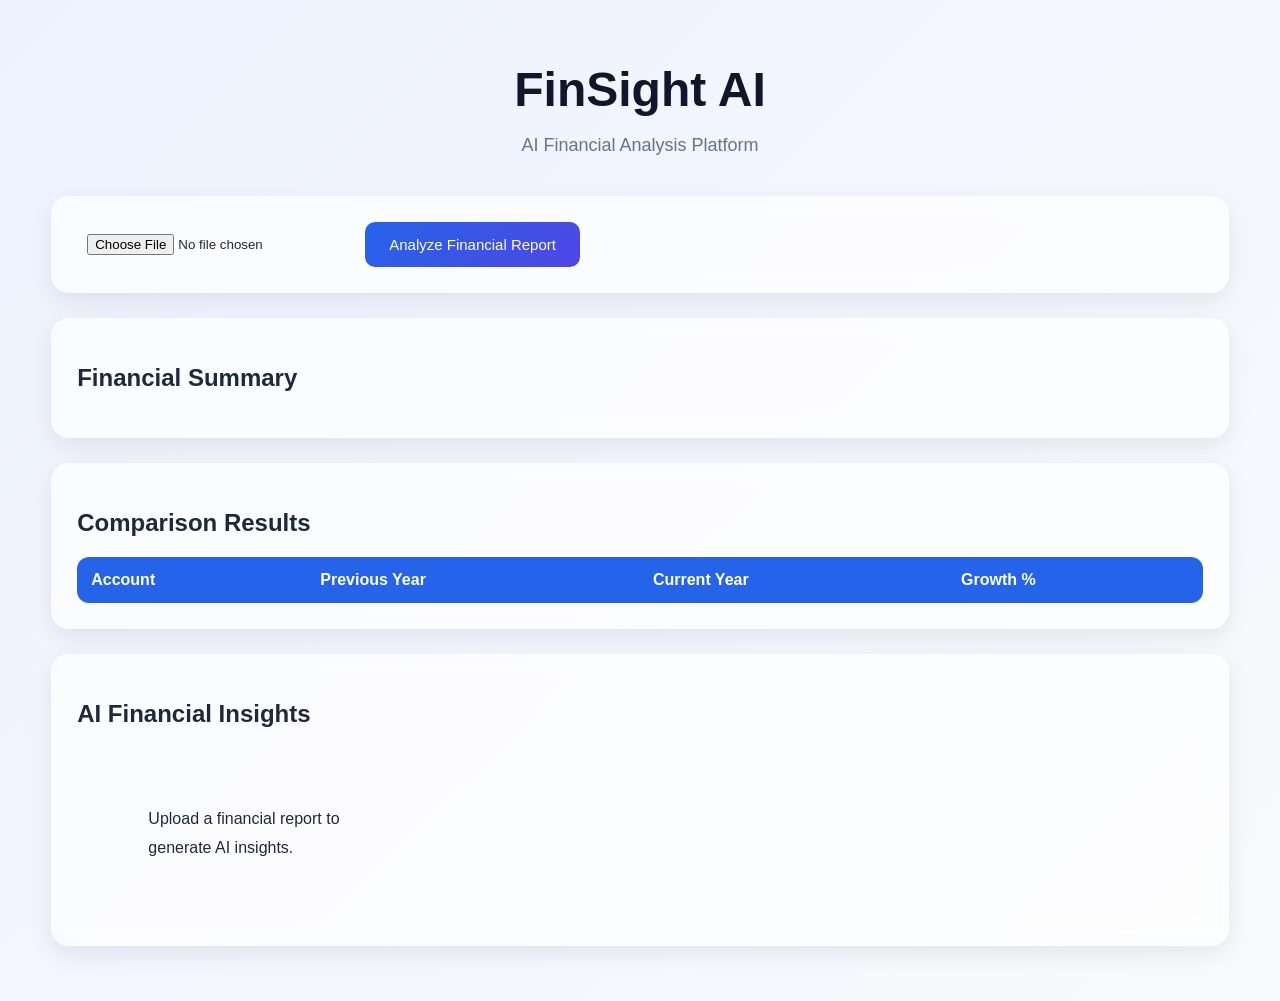
==== index.html @ b4f0a893 "moving frontend to root" ====
<!DOCTYPE html>
<html lang="en">

<head>

    <meta charset="UTF-8">

    <meta
        name="viewport"
        content="width=device-width, initial-scale=1.0"
    >

    <title>FinSight AI</title>

    <link
        rel="stylesheet"
        href="style.css"
    >

</head>

<body>

    <div class="container">

        <!-- ========================= -->
        <!-- HEADER -->
        <!-- ========================= -->

        <h1>FinSight AI</h1>

        <p class="subtitle">
            AI Financial Analysis Platform
        </p>

        <!-- ========================= -->
        <!-- UPLOAD SECTION -->
        <!-- ========================= -->

        <div class="card">

            <div class="upload-box">

                <input
                    type="file"
                    id="fileInput"
                >

                <button onclick="uploadFile()">
                    Analyze Financial Report
                </button>

            </div>

            <div
                class="loader"
                id="loader"
            >
                Analyzing financial report with AI...
            </div>

        </div>

        <!-- ========================= -->
        <!-- SUMMARY SECTION -->
        <!-- ========================= -->

        <div class="card">

            <h2>Financial Summary</h2>

            <div
                id="summaryContent"
                class="summary-grid"
            >
            </div>

        </div>

        <!-- ========================= -->
        <!-- COMPARISON TABLE -->
        <!-- ========================= -->

        <div class="card">

            <h2>Comparison Results</h2>

            <table id="comparisonTable">

                <thead>

                    <tr>
                        <th>Account</th>
                        <th>Previous Year</th>
                        <th>Current Year</th>
                        <th>Growth %</th>
                    </tr>

                </thead>

                <tbody>

                </tbody>

            </table>

        </div>

        <!-- ========================= -->
        <!-- AI INSIGHTS -->
        <!-- ========================= -->

        <div class="card">

            <h2>AI Financial Insights</h2>

            <div id="aiInsights">

                Upload a financial report to
                generate AI insights.

            </div>

        </div>

    </div>

    <!-- ========================= -->
    <!-- SCRIPT -->
    <!-- ========================= -->

    <script src="script.js"></script>

</body>

</html>
---- style.css ----
body {
    margin: 0;
    padding: 0;
    font-family: Arial, sans-serif;
    background: linear-gradient(
        135deg,
        #eef2ff,
        #f8fafc
    );
    color: #1e293b;
}

.container {
    width: 92%;
    max-width: 1300px;
    margin: auto;
    padding: 30px 0;
}

h1 {
    text-align: center;
    font-size: 48px;
    margin-bottom: 10px;
    color: #0f172a;
}

.subtitle {
    text-align: center;
    color: #64748b;
    margin-bottom: 40px;
    font-size: 18px;
}

.card {
    background: rgba(255,255,255,0.7);
    backdrop-filter: blur(10px);
    border-radius: 18px;
    padding: 25px;
    margin-bottom: 25px;
    box-shadow: 0 8px 25px rgba(0,0,0,0.08);
    border: 1px solid rgba(255,255,255,0.3);
}

.upload-box {
    display: flex;
    gap: 15px;
    align-items: center;
    flex-wrap: wrap;
}

input[type="file"] {
    padding: 10px;
}

button {
    background: linear-gradient(
        135deg,
        #2563eb,
        #4f46e5
    );

    color: white;
    border: none;
    padding: 14px 24px;
    border-radius: 10px;
    font-size: 15px;
    cursor: pointer;
    transition: 0.3s;
}

button:hover {
    transform: translateY(-2px);
    opacity: 0.95;
}

.summary-grid {
    display: grid;
    grid-template-columns:
        repeat(auto-fit, minmax(180px, 1fr));
    gap: 20px;
}

.summary-item {
    background: white;
    padding: 20px;
    border-radius: 14px;
    text-align: center;
    box-shadow: 0 4px 12px rgba(0,0,0,0.05);
}

.summary-item h3 {
    margin: 0;
    font-size: 16px;
    color: #64748b;
}

.summary-item p {
    font-size: 20px;
    font-weight: bold;
    margin-top: 10px;
    word-break: break-word;
}

table {
    width: 100%;
    border-collapse: collapse;
    overflow: hidden;
    border-radius: 12px;
}

table th {
    background: #2563eb;
    color: white;
    padding: 14px;
    text-align: left;
}

table td {
    background: white;
    padding: 12px;
    border-bottom: 1px solid #eee;
}

.positive {
    color: green;
    font-weight: bold;
}

.negative {
    color: red;
    font-weight: bold;
}

#aiInsights {
    white-space: pre-wrap;
    line-height: 1.8;
    font-size: 16px;
}

.loader {
    display: none;
    margin-top: 15px;
    color: #2563eb;
    font-weight: bold;
}
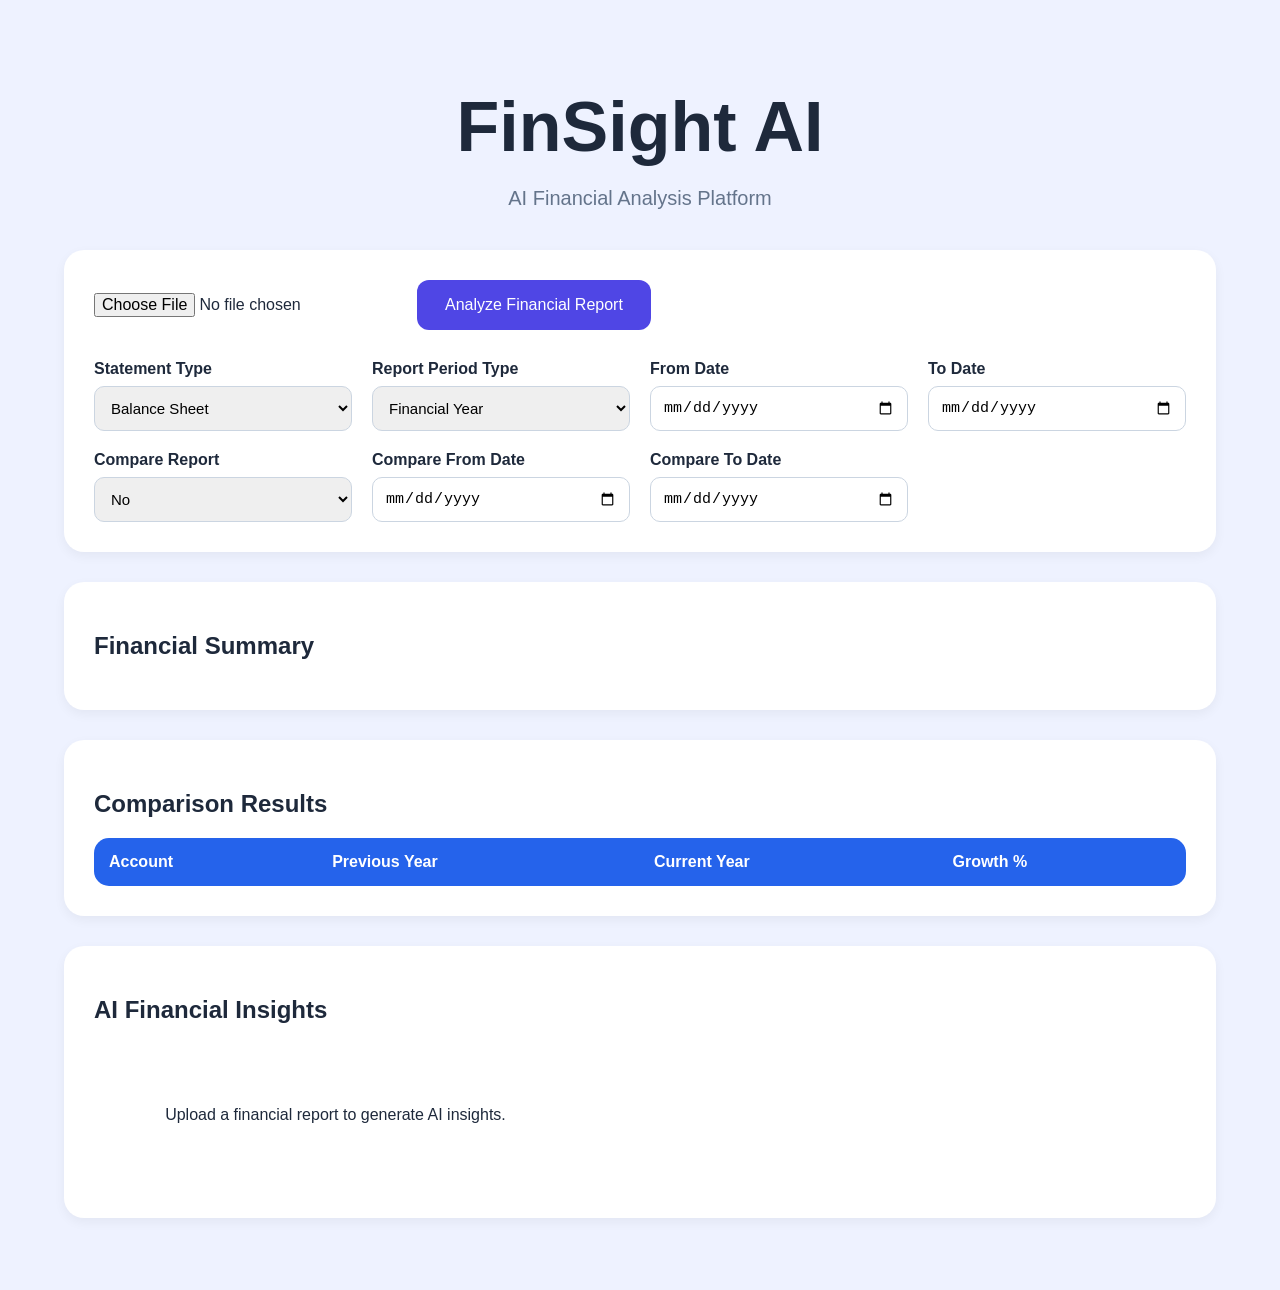
==== commit f6f9dc81: "code working and make some chenges on frontend Ui and backedn logic" ====
--- a/index.html
+++ b/index.html
@@ -3,19 +3,19 @@
 
 <head>
 
-    <meta charset="UTF-8">
+    <meta charset="UTF-8" />
 
     <meta
         name="viewport"
         content="width=device-width, initial-scale=1.0"
-    >
+    />
 
     <title>FinSight AI</title>
 
     <link
         rel="stylesheet"
         href="style.css"
-    >
+    />
 
 </head>
 
@@ -27,24 +27,28 @@
         <!-- HEADER -->
         <!-- ========================= -->
 
-        <h1>FinSight AI</h1>
-
-        <p class="subtitle">
-            AI Financial Analysis Platform
-        </p>
-
-        <!-- ========================= -->
-        <!-- UPLOAD SECTION -->
-        <!-- ========================= -->
-
-        <div class="card">
-
-            <div class="upload-box">
+        <div class="header">
+
+            <h1>FinSight AI</h1>
+
+            <p>
+                AI Financial Analysis Platform
+            </p>
+
+        </div>
+
+        <!-- ========================= -->
+        <!-- UPLOAD CARD -->
+        <!-- ========================= -->
+
+        <div class="card">
+
+            <div class="upload-section">
 
                 <input
                     type="file"
                     id="fileInput"
-                >
+                />
 
                 <button onclick="uploadFile()">
                     Analyze Financial Report
@@ -52,9 +56,145 @@
 
             </div>
 
+            <!-- ========================= -->
+            <!-- FILTERS -->
+            <!-- ========================= -->
+
+            <div class="filters-grid">
+
+                <div class="form-group">
+
+                    <label>
+                        Statement Type
+                    </label>
+
+                    <select id="statementType">
+
+                        <option value="balance_sheet">
+                            Balance Sheet
+                        </option>
+
+                        <option value="trial_balance">
+                            Trial Balance
+                        </option>
+
+                        <option value="profit_loss">
+                            Profit & Loss
+                        </option>
+
+                        <option value="income_expense">
+                            Income & Expense
+                        </option>
+
+                    </select>
+
+                </div>
+
+                <div class="form-group">
+
+                    <label>
+                        Report Period Type
+                    </label>
+
+                    <select id="reportPeriodType">
+
+                        <option value="financial_year">
+                            Financial Year
+                        </option>
+
+                        <option value="monthly">
+                            Monthly
+                        </option>
+
+                        <option value="quarterly">
+                            Quarterly
+                        </option>
+
+                    </select>
+
+                </div>
+
+                <div class="form-group">
+
+                    <label>
+                        From Date
+                    </label>
+
+                    <input
+                        type="date"
+                        id="fromDate"
+                    />
+
+                </div>
+
+                <div class="form-group">
+
+                    <label>
+                        To Date
+                    </label>
+
+                    <input
+                        type="date"
+                        id="toDate"
+                    />
+
+                </div>
+
+                <div class="form-group">
+
+                    <label>
+                        Compare Report
+                    </label>
+
+                    <select id="compareReport">
+
+                        <option value="No">
+                            No
+                        </option>
+
+                        <option value="Yes">
+                            Yes
+                        </option>
+
+                    </select>
+
+                </div>
+
+                <div class="form-group">
+
+                    <label>
+                        Compare From Date
+                    </label>
+
+                    <input
+                        type="date"
+                        id="compareFromDate"
+                    />
+
+                </div>
+
+                <div class="form-group">
+
+                    <label>
+                        Compare To Date
+                    </label>
+
+                    <input
+                        type="date"
+                        id="compareToDate"
+                    />
+
+                </div>
+
+            </div>
+
+            <!-- ========================= -->
+            <!-- LOADER -->
+            <!-- ========================= -->
+
             <div
+                id="loader"
                 class="loader"
-                id="loader"
             >
                 Analyzing financial report with AI...
             </div>
@@ -62,38 +202,48 @@
         </div>
 
         <!-- ========================= -->
-        <!-- SUMMARY SECTION -->
-        <!-- ========================= -->
-
-        <div class="card">
-
-            <h2>Financial Summary</h2>
+        <!-- SUMMARY -->
+        <!-- ========================= -->
+
+        <div class="card">
+
+            <h2>
+                Financial Summary
+            </h2>
 
             <div
                 id="summaryContent"
                 class="summary-grid"
             >
-            </div>
-
-        </div>
-
-        <!-- ========================= -->
-        <!-- COMPARISON TABLE -->
-        <!-- ========================= -->
-
-        <div class="card">
-
-            <h2>Comparison Results</h2>
+
+            </div>
+
+        </div>
+
+        <!-- ========================= -->
+        <!-- TABLE -->
+        <!-- ========================= -->
+
+        <div class="card">
+
+            <h2>
+                Comparison Results
+            </h2>
 
             <table id="comparisonTable">
 
                 <thead>
 
                     <tr>
+
                         <th>Account</th>
+
                         <th>Previous Year</th>
+
                         <th>Current Year</th>
+
                         <th>Growth %</th>
+
                     </tr>
 
                 </thead>
@@ -112,12 +262,13 @@
 
         <div class="card">
 
-            <h2>AI Financial Insights</h2>
+            <h2>
+                AI Financial Insights
+            </h2>
 
             <div id="aiInsights">
 
-                Upload a financial report to
-                generate AI insights.
+                Upload a financial report to generate AI insights.
 
             </div>
 
@@ -125,10 +276,6 @@
 
     </div>
 
-    <!-- ========================= -->
-    <!-- SCRIPT -->
-    <!-- ========================= -->
-
     <script src="script.js"></script>
 
 </body>
--- a/style.css
+++ b/style.css
@@ -1,145 +1,259 @@
 body {
+
     margin: 0;
     padding: 0;
+
     font-family: Arial, sans-serif;
-    background: linear-gradient(
-        135deg,
-        #eef2ff,
-        #f8fafc
+
+    background: #eef2ff;
+
+    color: #1e293b;
+}
+
+.container {
+
+    width: 90%;
+    max-width: 1200px;
+
+    margin: auto;
+    padding: 40px 0;
+}
+
+.header {
+
+    text-align: center;
+    margin-bottom: 40px;
+}
+
+.header h1 {
+
+    font-size: 70px;
+    margin-bottom: 10px;
+}
+
+.header p {
+
+    font-size: 20px;
+    color: #64748b;
+}
+
+.card {
+
+    background: white;
+
+    border-radius: 20px;
+
+    padding: 30px;
+
+    margin-bottom: 30px;
+
+    box-shadow: 0 4px 12px rgba(0,0,0,0.05);
+}
+
+.upload-section {
+
+    display: flex;
+
+    gap: 20px;
+
+    align-items: center;
+
+    flex-wrap: wrap;
+
+    margin-bottom: 30px;
+}
+
+.upload-section input[type="file"] {
+
+    font-size: 16px;
+}
+
+.upload-section button {
+
+    background: #4f46e5;
+
+    color: white;
+
+    border: none;
+
+    padding: 16px 28px;
+
+    border-radius: 12px;
+
+    font-size: 16px;
+
+    cursor: pointer;
+
+    transition: 0.3s;
+}
+
+.upload-section button:hover {
+
+    background: #4338ca;
+}
+
+.filters-grid {
+
+    display: grid;
+
+    grid-template-columns: repeat(
+        auto-fit,
+        minmax(220px, 1fr)
     );
-    color: #1e293b;
-}
-
-.container {
-    width: 92%;
-    max-width: 1300px;
-    margin: auto;
-    padding: 30px 0;
-}
-
-h1 {
+
+    gap: 20px;
+}
+
+.form-group {
+
+    display: flex;
+
+    flex-direction: column;
+}
+
+.form-group label {
+
+    margin-bottom: 8px;
+
+    font-weight: bold;
+}
+
+.form-group select,
+.form-group input {
+
+    padding: 12px;
+
+    border-radius: 10px;
+
+    border: 1px solid #cbd5e1;
+
+    font-size: 15px;
+}
+
+.loader {
+
+    margin-top: 25px;
+
+    font-size: 18px;
+
+    color: #2563eb;
+
+    font-weight: bold;
+
+    display: none;
+}
+
+.summary-grid {
+
+    display: grid;
+
+    grid-template-columns: repeat(
+        auto-fit,
+        minmax(180px, 1fr)
+    );
+
+    gap: 20px;
+
+    margin-top: 20px;
+}
+
+.summary-item {
+
+    background: #f8fafc;
+
+    border-radius: 15px;
+
+    padding: 20px;
+
     text-align: center;
-    font-size: 48px;
+}
+
+.summary-item h3 {
+
     margin-bottom: 10px;
-    color: #0f172a;
-}
-
-.subtitle {
-    text-align: center;
+
     color: #64748b;
-    margin-bottom: 40px;
-    font-size: 18px;
-}
-
-.card {
-    background: rgba(255,255,255,0.7);
-    backdrop-filter: blur(10px);
-    border-radius: 18px;
-    padding: 25px;
-    margin-bottom: 25px;
-    box-shadow: 0 8px 25px rgba(0,0,0,0.08);
-    border: 1px solid rgba(255,255,255,0.3);
-}
-
-.upload-box {
-    display: flex;
-    gap: 15px;
-    align-items: center;
-    flex-wrap: wrap;
-}
-
-input[type="file"] {
-    padding: 10px;
-}
-
-button {
-    background: linear-gradient(
-        135deg,
-        #2563eb,
-        #4f46e5
-    );
+}
+
+.summary-item p {
+
+    font-size: 32px;
+
+    font-weight: bold;
+}
+
+table {
+
+    width: 100%;
+
+    border-collapse: collapse;
+
+    margin-top: 20px;
+
+    overflow: hidden;
+
+    border-radius: 15px;
+}
+
+thead {
+
+    background: #2563eb;
 
     color: white;
-    border: none;
-    padding: 14px 24px;
-    border-radius: 10px;
-    font-size: 15px;
-    cursor: pointer;
-    transition: 0.3s;
-}
-
-button:hover {
-    transform: translateY(-2px);
-    opacity: 0.95;
-}
-
-.summary-grid {
-    display: grid;
-    grid-template-columns:
-        repeat(auto-fit, minmax(180px, 1fr));
-    gap: 20px;
-}
-
-.summary-item {
-    background: white;
-    padding: 20px;
-    border-radius: 14px;
-    text-align: center;
-    box-shadow: 0 4px 12px rgba(0,0,0,0.05);
-}
-
-.summary-item h3 {
-    margin: 0;
-    font-size: 16px;
-    color: #64748b;
-}
-
-.summary-item p {
-    font-size: 20px;
-    font-weight: bold;
-    margin-top: 10px;
-    word-break: break-word;
-}
-
-table {
-    width: 100%;
-    border-collapse: collapse;
-    overflow: hidden;
-    border-radius: 12px;
-}
-
-table th {
-    background: #2563eb;
-    color: white;
-    padding: 14px;
+}
+
+th,
+td {
+
+    padding: 15px;
+
     text-align: left;
 }
 
-table td {
-    background: white;
-    padding: 12px;
-    border-bottom: 1px solid #eee;
+tbody tr:nth-child(even) {
+
+    background: #f8fafc;
 }
 
 .positive {
+
     color: green;
+
     font-weight: bold;
 }
 
 .negative {
+
     color: red;
+
     font-weight: bold;
 }
 
 #aiInsights {
+
+    margin-top: 20px;
+
+    line-height: 1.8;
+
     white-space: pre-wrap;
-    line-height: 1.8;
-    font-size: 16px;
-}
-
-.loader {
-    display: none;
-    margin-top: 15px;
-    color: #2563eb;
-    font-weight: bold;
-}+}
+
+@media (max-width: 768px) {
+
+    .header h1 {
+
+        font-size: 45px;
+    }
+
+    .upload-section {
+
+        flex-direction: column;
+
+        align-items: stretch;
+    }
+
+    .upload-section button {
+
+        width: 100%;
+    }
+}
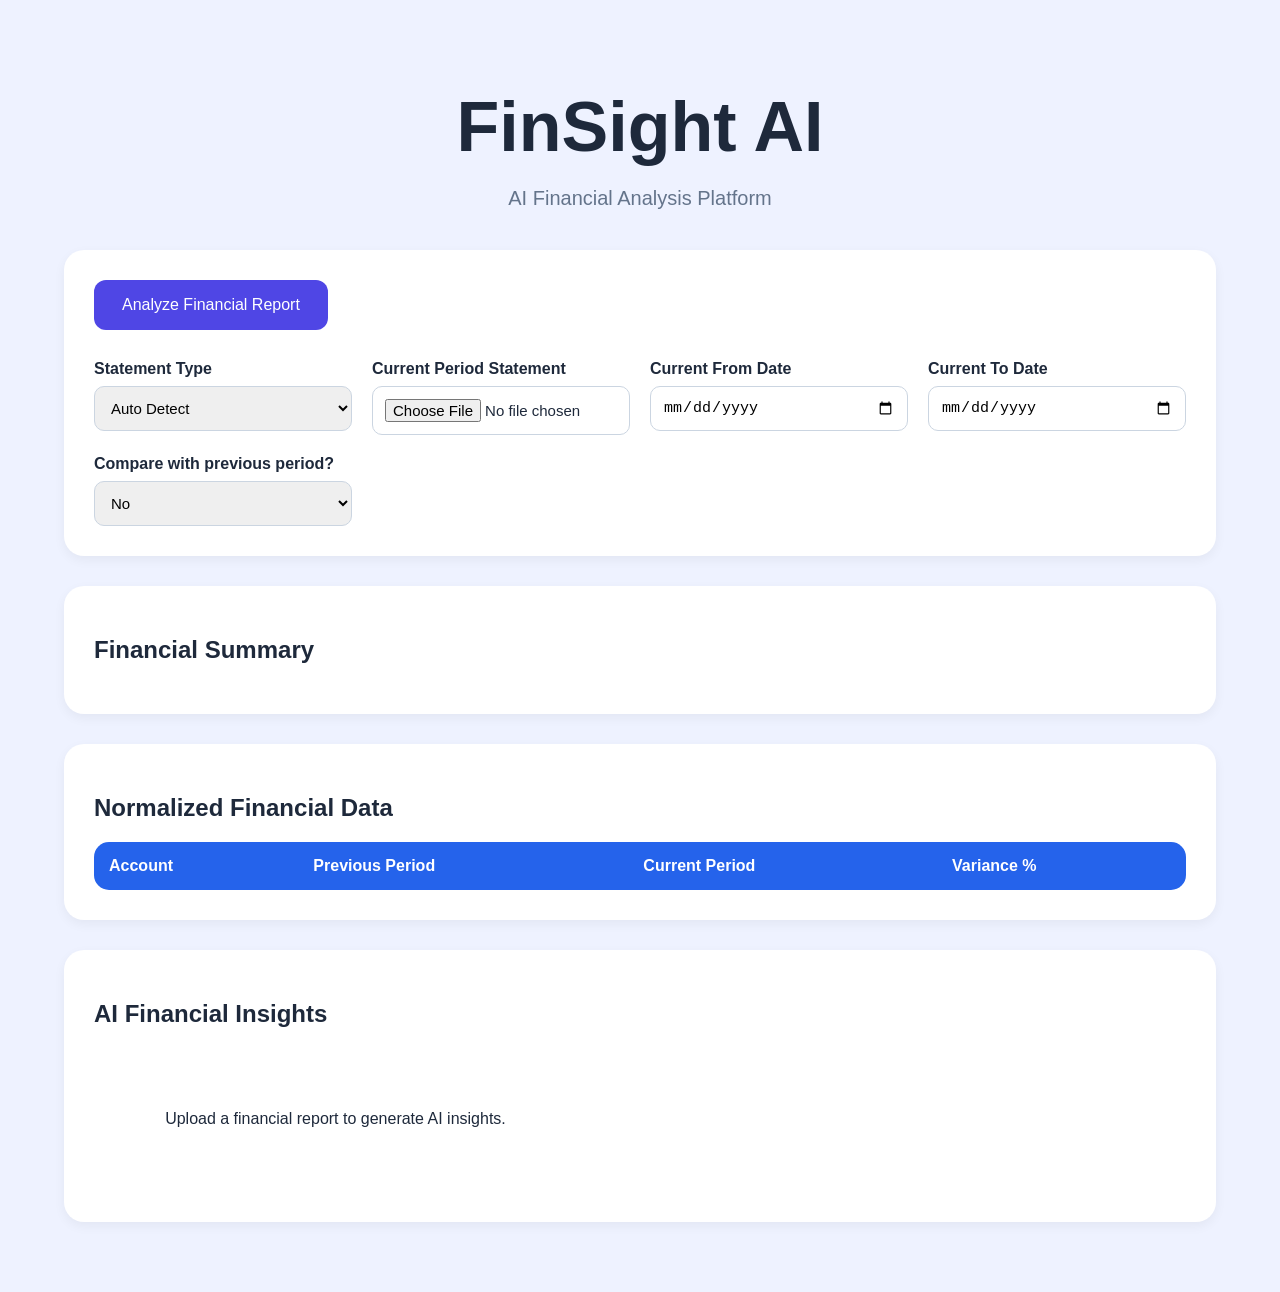
==== commit 20062aae: "refactor end to end" ====
--- a/index.html
+++ b/index.html
@@ -45,11 +45,6 @@
 
             <div class="upload-section">
 
-                <input
-                    type="file"
-                    id="fileInput"
-                />
-
                 <button onclick="uploadFile()">
                     Analyze Financial Report
                 </button>
@@ -70,6 +65,10 @@
 
                     <select id="statementType">
 
+                        <option value="auto_detect">
+                            Auto Detect
+                        </option>
+
                         <option value="balance_sheet">
                             Balance Sheet
                         </option>
@@ -78,7 +77,7 @@
                             Trial Balance
                         </option>
 
-                        <option value="profit_loss">
+                        <option value="profit_and_loss">
                             Profit & Loss
                         </option>
 
@@ -93,77 +92,73 @@
                 <div class="form-group">
 
                     <label>
-                        Report Period Type
-                    </label>
-
-                    <select id="reportPeriodType">
-
-                        <option value="financial_year">
-                            Financial Year
-                        </option>
-
-                        <option value="monthly">
-                            Monthly
-                        </option>
-
-                        <option value="quarterly">
-                            Quarterly
+                        Current Period Statement
+                    </label>
+
+                    <input type="file" id="currentFile" accept=".xlsx,.xls,.csv" />
+
+                </div>
+
+                <div class="form-group">
+
+                    <label>
+                        Current From Date
+                    </label>
+
+                    <input
+                        type="date"
+                        id="fromDate"
+                    />
+
+                </div>
+
+                <div class="form-group">
+
+                    <label>
+                        Current To Date
+                    </label>
+
+                    <input
+                        type="date"
+                        id="toDate"
+                    />
+
+                </div>
+
+                <div class="form-group">
+
+                    <label>
+                        Compare with previous period?
+                    </label>
+
+                    <select id="compareMode" onchange="toggleComparisonFields()">
+
+                        <option value="no">
+                            No
+                        </option>
+
+                        <option value="yes">
+                            Yes
                         </option>
 
                     </select>
 
                 </div>
 
-                <div class="form-group">
-
-                    <label>
-                        From Date
-                    </label>
-
-                    <input
-                        type="date"
-                        id="fromDate"
-                    />
-
-                </div>
-
-                <div class="form-group">
-
-                    <label>
-                        To Date
-                    </label>
-
-                    <input
-                        type="date"
-                        id="toDate"
-                    />
-
-                </div>
-
-                <div class="form-group">
-
-                    <label>
-                        Compare Report
-                    </label>
-
-                    <select id="compareReport">
-
-                        <option value="No">
-                            No
-                        </option>
-
-                        <option value="Yes">
-                            Yes
-                        </option>
-
-                    </select>
-
-                </div>
-
-                <div class="form-group">
-
-                    <label>
-                        Compare From Date
+                <div class="form-group comparison-field">
+
+                    <label>
+                        Previous Period Statement
+                    </label>
+
+                    <input type="file" id="previousFile" accept=".xlsx,.xls,.csv" />
+
+                </div>
+
+                <div class="form-group comparison-field">
+
+                    <label>
+                        Previous From Date
                     </label>
 
                     <input
@@ -173,10 +168,10 @@
 
                 </div>
 
-                <div class="form-group">
-
-                    <label>
-                        Compare To Date
+                <div class="form-group comparison-field">
+
+                    <label>
+                        Previous To Date
                     </label>
 
                     <input
@@ -227,7 +222,7 @@
         <div class="card">
 
             <h2>
-                Comparison Results
+                Normalized Financial Data
             </h2>
 
             <table id="comparisonTable">
@@ -238,11 +233,11 @@
 
                         <th>Account</th>
 
-                        <th>Previous Year</th>
-
-                        <th>Current Year</th>
-
-                        <th>Growth %</th>
+                        <th>Previous Period</th>
+
+                        <th>Current Period</th>
+
+                        <th>Variance %</th>
 
                     </tr>
 
@@ -280,4 +275,4 @@
 
 </body>
 
-</html>+</html>
--- a/style.css
+++ b/style.css
@@ -130,6 +130,11 @@
     font-size: 15px;
 }
 
+.comparison-field {
+
+    display: none;
+}
+
 .loader {
 
     margin-top: 25px;
@@ -177,9 +182,16 @@
 
 .summary-item p {
 
-    font-size: 32px;
-
-    font-weight: bold;
+    font-size: 24px;
+
+    font-weight: bold;
+}
+
+#aiInsights ul {
+
+    margin: 0;
+
+    padding-left: 22px;
 }
 
 table {
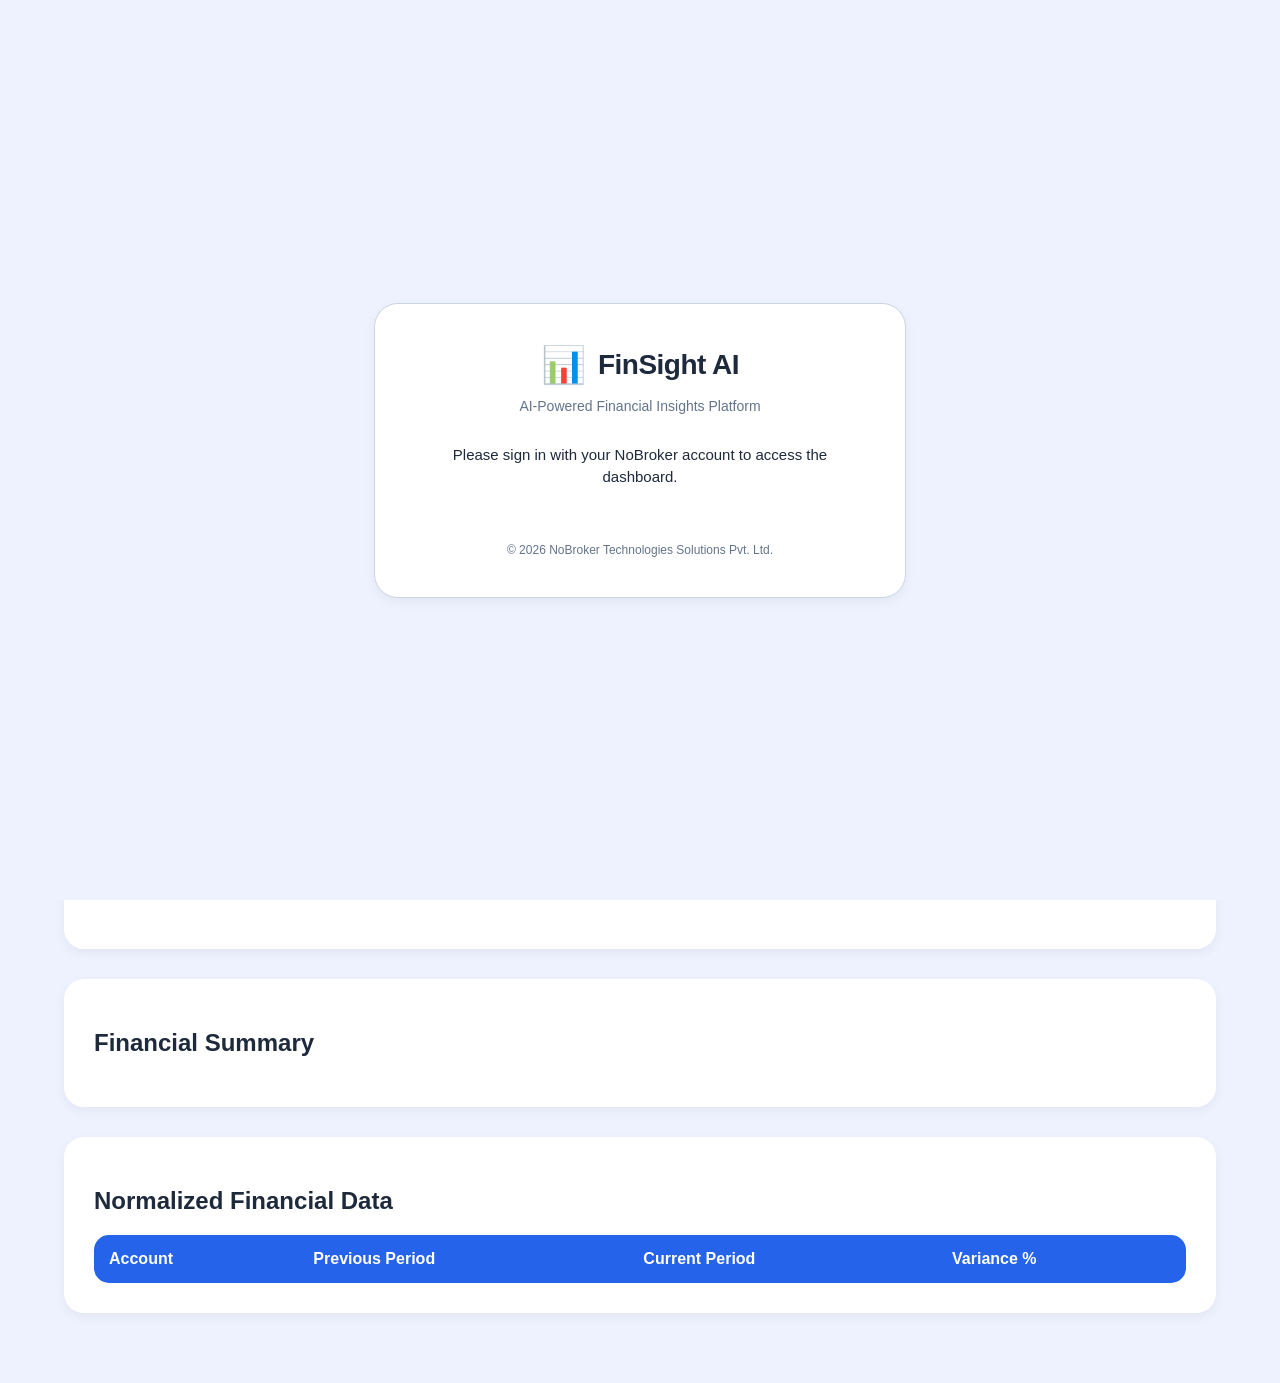
==== commit 017fc21c: "feat: implement Google authentication and audit logging" ====
--- a/index.html
+++ b/index.html
@@ -16,6 +16,21 @@
         rel="stylesheet"
         href="style.css"
     />
+    <!-- Google Identity Services -->
+    <script src="https://accounts.google.com/gsi/client" async defer></script>
+
+    <script>
+        // Set theme early to prevent flicker
+        (function() {
+            const savedTheme = localStorage.getItem("theme");
+            if (savedTheme === "dark" || savedTheme === "light") {
+                document.documentElement.setAttribute("data-theme", savedTheme);
+            } else {
+                const prefersDark = window.matchMedia("(prefers-color-scheme: dark)").matches;
+                document.documentElement.setAttribute("data-theme", prefersDark ? "dark" : "light");
+            }
+        })();
+    </script>
 
 </head>
 
@@ -35,6 +50,21 @@
                 AI Financial Analysis Platform
             </p>
 
+            <div class="header-actions">
+                <button id="themeToggle" class="theme-toggle-btn" onclick="toggleTheme()" aria-label="Toggle Theme">
+                    🌙 Dark Mode
+                </button>
+                
+                <div id="userProfile" class="user-profile" style="display: none;">
+                    <img id="userAvatar" class="user-avatar" src="" alt="User Avatar" />
+                    <div class="user-details">
+                        <span id="profileName" class="user-name">-</span>
+                        <span id="profileEmail" class="user-email">-</span>
+                    </div>
+                    <button type="button" class="logout-btn" onclick="logoutUser()">Logout</button>
+                </div>
+            </div>
+
         </div>
 
         <!-- ========================= -->
@@ -45,9 +75,17 @@
 
             <div class="upload-section">
 
-                <button onclick="uploadFile()">
+                <button type="button" onclick="uploadFile()">
                     Analyze Financial Report
                 </button>
+
+                <div class="export-dropdown" id="exportContainer" style="display: none;">
+                    <button type="button" class="export-btn" onclick="toggleExportMenu()">Export Report ▾</button>
+                    <div class="export-menu" id="exportMenu">
+                        <button type="button" onclick="exportReport('pdf')">Export as PDF</button>
+                        <button type="button" onclick="exportReport('xlsx')">Export as Excel</button>
+                    </div>
+                </div>
 
             </div>
 
@@ -96,6 +134,7 @@
                     </label>
 
                     <input type="file" id="currentFile" accept=".xlsx,.xls,.csv" />
+                    <div class="file-name" id="currentFileName">No file chosen</div>
 
                 </div>
 
@@ -152,6 +191,7 @@
                     </label>
 
                     <input type="file" id="previousFile" accept=".xlsx,.xls,.csv" />
+                    <div class="file-name" id="previousFileName">No file chosen</div>
 
                 </div>
 
@@ -197,6 +237,24 @@
         </div>
 
         <!-- ========================= -->
+        <!-- AI INSIGHTS -->
+        <!-- ========================= -->
+
+        <div class="card">
+
+            <h2>
+                AI Financial Insights
+            </h2>
+
+            <div id="aiInsights">
+
+                Upload a financial report to generate AI insights.
+
+            </div>
+
+        </div>
+
+        <!-- ========================= -->
         <!-- SUMMARY -->
         <!-- ========================= -->
 
@@ -216,6 +274,91 @@
         </div>
 
         <!-- ========================= -->
+        <!-- ANALYTICS -->
+        <!-- ========================= -->
+
+        <div class="card" id="analyticsCard" style="display: none;">
+
+            <h2>
+                Financial Analytics
+            </h2>
+
+            <div class="analytics-container">
+                <!-- Liquidity Section -->
+                <div class="analytics-section">
+                    <h3>Liquidity</h3>
+                    <div class="analytics-grid">
+                        <div class="analytics-item">
+                            <h4>Cash & Bank</h4>
+                            <p id="anCashBank">-</p>
+                        </div>
+                        <div class="analytics-item">
+                            <h4>Receivables</h4>
+                            <p id="anReceivables">-</p>
+                        </div>
+                        <div class="analytics-item">
+                            <h4>Payables</h4>
+                            <p id="anPayables">-</p>
+                        </div>
+                        <div class="analytics-item">
+                            <h4>Current Assets</h4>
+                            <p id="anCurrentAssets">-</p>
+                        </div>
+                        <div class="analytics-item">
+                            <h4>Current Liabilities</h4>
+                            <p id="anCurrentLiabilities">-</p>
+                        </div>
+                        <div class="analytics-item">
+                            <h4>Working Capital</h4>
+                            <p id="anWorkingCapital">-</p>
+                        </div>
+                    </div>
+                </div>
+
+                <!-- Asset Structure Section -->
+                <div class="analytics-section">
+                    <h3>Assets & Liabilities</h3>
+                    <div class="analytics-grid">
+                        <div class="analytics-item">
+                            <h4>Fixed Assets</h4>
+                            <p id="anFixedAssets">-</p>
+                        </div>
+                        <div class="analytics-item">
+                            <h4>Investments</h4>
+                            <p id="anInvestments">-</p>
+                        </div>
+                    </div>
+                    <div class="ranking-split-grid">
+                        <div class="ranking-box">
+                            <h4>Largest Assets</h4>
+                            <ul id="anLargestAssets"></ul>
+                        </div>
+                        <div class="ranking-box">
+                            <h4>Largest Liabilities</h4>
+                            <ul id="anLargestLiabilities"></ul>
+                        </div>
+                    </div>
+                </div>
+
+                <!-- Income & Expenses Section -->
+                <div class="analytics-section">
+                    <h3>Income & Expenses</h3>
+                    <div class="ranking-split-grid">
+                        <div class="ranking-box">
+                            <h4>Largest Income Accounts</h4>
+                            <ul id="anTopIncome"></ul>
+                        </div>
+                        <div class="ranking-box">
+                            <h4>Largest Expense Accounts</h4>
+                            <ul id="anTopExpenses"></ul>
+                        </div>
+                    </div>
+                </div>
+            </div>
+
+        </div>
+
+        <!-- ========================= -->
         <!-- TABLE -->
         <!-- ========================= -->
 
@@ -225,6 +368,11 @@
                 Normalized Financial Data
             </h2>
 
+            <div class="search-container" id="searchContainer" style="display: none;">
+                <input type="text" id="searchInput" placeholder="Search by account or section..." onkeyup="filterTable()" />
+                <button id="clearSearchBtn" onclick="clearSearch()">Clear</button>
+            </div>
+
             <table id="comparisonTable">
 
                 <thead>
@@ -250,27 +398,42 @@
             </table>
 
         </div>
-
-        <!-- ========================= -->
-        <!-- AI INSIGHTS -->
-        <!-- ========================= -->
-
-        <div class="card">
-
-            <h2>
-                AI Financial Insights
-            </h2>
-
-            <div id="aiInsights">
-
-                Upload a financial report to generate AI insights.
-
-            </div>
-
-        </div>
-
+    <!-- ========================= -->
+    <!-- LOGIN OVERLAY -->
+    <!-- ========================= -->
+    <div id="loginOverlay" class="login-overlay">
+        <div class="login-box">
+            <div class="login-header">
+                <div class="login-logo">
+                    <span class="logo-icon">📊</span>
+                    <span class="logo-text">FinSight AI</span>
+                </div>
+                <p class="login-subtitle">AI-Powered Financial Insights Platform</p>
+            </div>
+            
+            <div class="login-body">
+                <p class="login-instructions">
+                    Please sign in with your NoBroker account to access the dashboard.
+                </p>
+                
+                <div class="google-btn-container">
+                    <div id="googleSignInButton"></div>
+                </div>
+
+                <div id="loginError" class="login-error" style="display: none;">
+                    Access Denied.<br/>
+                    Only NoBroker employees can access FinSight AI.
+                </div>
+            </div>
+            
+            <div class="login-footer">
+                <p>&copy; 2026 NoBroker Technologies Solutions Pvt. Ltd.</p>
+            </div>
+        </div>
     </div>
-
+    <script src="js/xlsx.full.min.js"></script>
+    <script src="js/jspdf.umd.min.js"></script>
+    <script src="js/jspdf.plugin.autotable.min.js"></script>
     <script src="script.js"></script>
 
 </body>
--- a/style.css
+++ b/style.css
@@ -1,3 +1,45 @@
+:root {
+    --bg-color: #eef2ff;
+    --text-color: #1e293b;
+    --card-bg: white;
+    --card-shadow: 0 4px 12px rgba(0,0,0,0.05);
+    --border-color: #cbd5e1;
+    --summary-item-bg: #f8fafc;
+    --summary-text-muted: #64748b;
+    --table-header-bg: #2563eb;
+    --table-even-row-bg: #f8fafc;
+    --primary-btn-bg: #4f46e5;
+    --primary-btn-hover: #4338ca;
+    --positive-color: #15803d;
+    --negative-color: #b91c1c;
+    --export-btn-bg: #10b981;
+    --export-btn-hover: #059669;
+    --loader-color: #2563eb;
+}
+
+[data-theme="dark"] {
+    --bg-color: #111827;
+    --text-color: #f9fafb;
+    --card-bg: #1f2937;
+    --card-shadow: 0 4px 12px rgba(0,0,0,0.3);
+    --border-color: #374151;
+    --summary-item-bg: #374151;
+    --summary-text-muted: #9ca3af;
+    --table-header-bg: #3b82f6;
+    --table-even-row-bg: #1f2937;
+    --primary-btn-bg: #6366f1;
+    --primary-btn-hover: #4f46e5;
+    --positive-color: #4ade80;
+    --negative-color: #f87171;
+    --export-btn-bg: #059669;
+    --export-btn-hover: #047857;
+    --loader-color: #3b82f6;
+}
+
+body, .card, .summary-item, table, th, td, input, select, button, .analytics-section, .analytics-item, .ranking-box, .export-menu, .export-menu button, .theme-toggle-btn, .file-name {
+    transition: background-color .25s, color .25s, border-color .25s;
+}
+
 body {
 
     margin: 0;
@@ -5,9 +47,9 @@
 
     font-family: Arial, sans-serif;
 
-    background: #eef2ff;
-
-    color: #1e293b;
+    background: var(--bg-color);
+
+    color: var(--text-color);
 }
 
 .container {
@@ -34,12 +76,30 @@
 .header p {
 
     font-size: 20px;
-    color: #64748b;
+    color: var(--summary-text-muted);
+}
+
+.theme-toggle-btn {
+    background: var(--card-bg);
+    color: var(--text-color);
+    border: 1px solid var(--border-color);
+    padding: 10px 20px;
+    border-radius: 10px;
+    font-size: 15px;
+    font-weight: bold;
+    cursor: pointer;
+    margin-top: 15px;
+    box-shadow: var(--card-shadow);
+    transition: transform 0.2s, background-color 0.25s, color 0.25s;
+}
+
+.theme-toggle-btn:hover {
+    transform: scale(1.05);
 }
 
 .card {
 
-    background: white;
+    background: var(--card-bg);
 
     border-radius: 20px;
 
@@ -47,7 +107,7 @@
 
     margin-bottom: 30px;
 
-    box-shadow: 0 4px 12px rgba(0,0,0,0.05);
+    box-shadow: var(--card-shadow);
 }
 
 .upload-section {
@@ -70,7 +130,7 @@
 
 .upload-section button {
 
-    background: #4f46e5;
+    background: var(--primary-btn-bg);
 
     color: white;
 
@@ -89,19 +149,19 @@
 
 .upload-section button:hover {
 
-    background: #4338ca;
+    background: var(--primary-btn-hover);
 }
 
 .filters-grid {
-
     display: grid;
-
-    grid-template-columns: repeat(
-        auto-fit,
-        minmax(220px, 1fr)
-    );
-
+    grid-template-columns: 1fr;
     gap: 20px;
+}
+
+@media (min-width: 769px) {
+    .filters-grid {
+        grid-template-columns: repeat(4, 1fr);
+    }
 }
 
 .form-group {
@@ -125,9 +185,11 @@
 
     border-radius: 10px;
 
-    border: 1px solid #cbd5e1;
+    border: 1px solid var(--border-color);
 
     font-size: 15px;
+    background: var(--card-bg);
+    color: var(--text-color);
 }
 
 .comparison-field {
@@ -136,15 +198,10 @@
 }
 
 .loader {
-
     margin-top: 25px;
-
     font-size: 18px;
-
-    color: #2563eb;
-
-    font-weight: bold;
-
+    color: var(--loader-color);
+    font-weight: bold;
     display: none;
 }
 
@@ -164,20 +221,21 @@
 
 .summary-item {
 
-    background: #f8fafc;
+    background: var(--summary-item-bg);
 
     border-radius: 15px;
 
     padding: 20px;
 
     text-align: center;
+    border: 1px solid var(--border-color);
 }
 
 .summary-item h3 {
 
     margin-bottom: 10px;
 
-    color: #64748b;
+    color: var(--summary-text-muted);
 }
 
 .summary-item p {
@@ -209,7 +267,7 @@
 
 thead {
 
-    background: #2563eb;
+    background: var(--table-header-bg);
 
     color: white;
 }
@@ -224,20 +282,16 @@
 
 tbody tr:nth-child(even) {
 
-    background: #f8fafc;
+    background: var(--table-even-row-bg);
 }
 
 .positive {
-
-    color: green;
-
+    color: var(--positive-color);
     font-weight: bold;
 }
 
 .negative {
-
-    color: red;
-
+    color: var(--negative-color);
     font-weight: bold;
 }
 
@@ -248,6 +302,129 @@
     line-height: 1.8;
 
     white-space: pre-wrap;
+}
+
+.analytics-container {
+    display: flex;
+    flex-direction: column;
+    gap: 30px;
+    margin-top: 20px;
+}
+
+.analytics-section {
+    border: 1px solid var(--border-color);
+    border-radius: 15px;
+    padding: 20px;
+    background: var(--summary-item-bg);
+}
+
+.analytics-section h3 {
+    margin-top: 0;
+    margin-bottom: 15px;
+    font-size: 18px;
+    color: var(--table-header-bg);
+    border-bottom: 2px solid var(--border-color);
+    padding-bottom: 8px;
+}
+
+.analytics-grid {
+    display: grid;
+    grid-template-columns: repeat(auto-fit, minmax(180px, 1fr));
+    gap: 15px;
+}
+
+.analytics-item {
+    background: var(--card-bg);
+    border-radius: 10px;
+    padding: 15px;
+    text-align: center;
+    border: 1px solid var(--border-color);
+}
+
+.analytics-item h4 {
+    margin: 0 0 8px 0;
+    font-size: 14px;
+    color: var(--summary-text-muted);
+}
+
+.analytics-item p {
+    margin: 0;
+    font-size: 20px;
+    font-weight: bold;
+}
+
+.ranking-split-grid {
+    display: grid;
+    grid-template-columns: repeat(auto-fit, minmax(280px, 1fr));
+    gap: 20px;
+    margin-top: 15px;
+}
+
+.ranking-box {
+    background: var(--card-bg);
+    border-radius: 10px;
+    padding: 15px;
+    border: 1px solid var(--border-color);
+}
+
+.ranking-box h4 {
+    margin: 0 0 10px 0;
+    font-size: 15px;
+    color: var(--text-color);
+    border-bottom: 1px solid var(--border-color);
+    padding-bottom: 5px;
+}
+
+.ranking-box ul {
+    margin: 0;
+    padding-left: 20px;
+    font-size: 14px;
+    line-height: 1.6;
+}
+
+.export-dropdown {
+    position: relative;
+    display: inline-block;
+}
+
+.export-btn {
+    background: var(--export-btn-bg) !important;
+}
+
+.export-btn:hover {
+    background: var(--export-btn-hover) !important;
+}
+
+.export-menu {
+    display: none;
+    position: absolute;
+    top: 100%;
+    left: 0;
+    background: var(--card-bg);
+    min-width: 160px;
+    box-shadow: var(--card-shadow);
+    border: 1px solid var(--border-color);
+    border-radius: 8px;
+    z-index: 100;
+    margin-top: 5px;
+    overflow: hidden;
+}
+
+.export-menu button {
+    background: transparent !important;
+    color: var(--text-color) !important;
+    border: none !important;
+    padding: 12px 16px !important;
+    width: 100% !important;
+    text-align: left !important;
+    cursor: pointer !important;
+    font-size: 14px !important;
+    transition: background 0.2s !important;
+    border-radius: 0 !important;
+}
+
+.export-menu button:hover {
+    background: var(--summary-item-bg) !important;
 }
 
 @media (max-width: 768px) {
@@ -269,3 +446,248 @@
         width: 100%;
     }
 }
+
+/* File Upload styling to hide default input text and display custom filename */
+input[type="file"] {
+    color: transparent;
+}
+
+input[type="file"]::file-selector-button {
+    background: var(--primary-btn-bg);
+    color: white;
+    border: none;
+    padding: 8px 12px;
+    border-radius: 8px;
+    cursor: pointer;
+    font-size: 14px;
+    font-weight: bold;
+    transition: background-color 0.25s;
+}
+
+input[type="file"]::file-selector-button:hover {
+    background: var(--primary-btn-hover);
+}
+
+.file-name {
+    display: block;
+    max-width: 100%;
+    overflow: hidden;
+    text-overflow: ellipsis;
+    white-space: nowrap;
+    font-size: 14px;
+    color: var(--text-color);
+    margin-top: 6px;
+}
+
+/* Search Box Styling */
+.search-container {
+    display: flex;
+    gap: 10px;
+    align-items: center;
+    margin-bottom: 20px;
+    flex-wrap: wrap;
+}
+
+#searchInput {
+    padding: 12px;
+    border-radius: 10px;
+    border: 1px solid var(--border-color);
+    width: 100%;
+    max-width: 300px;
+    font-size: 15px;
+    background: var(--card-bg);
+    color: var(--text-color);
+}
+
+#clearSearchBtn {
+    padding: 12px 20px;
+    border-radius: 10px;
+    border: none;
+    background: var(--negative-color);
+    color: white;
+    cursor: pointer;
+    font-size: 15px;
+    font-weight: bold;
+    display: none;
+    transition: background-color 0.2s;
+}
+
+#clearSearchBtn:hover {
+    filter: brightness(0.9);
+}
+
+/* Login Overlay Styling */
+.login-overlay {
+    position: fixed;
+    top: 0;
+    left: 0;
+    width: 100%;
+    height: 100%;
+    background: var(--bg-color);
+    display: flex;
+    align-items: center;
+    justify-content: center;
+    z-index: 10000;
+    padding: 20px;
+    box-sizing: border-box;
+}
+
+.login-box {
+    background: var(--card-bg);
+    border-radius: 24px;
+    box-shadow: var(--card-shadow);
+    border: 1px solid var(--border-color);
+    padding: 40px;
+    max-width: 450px;
+    width: 100%;
+    text-align: center;
+    animation: fadeIn 0.4s ease-out;
+}
+
+@keyframes fadeIn {
+    from { opacity: 0; transform: translateY(-20px); }
+    to { opacity: 1; transform: translateY(0); }
+}
+
+.login-header {
+    margin-bottom: 30px;
+}
+
+.login-logo {
+    display: flex;
+    align-items: center;
+    justify-content: center;
+    gap: 12px;
+    margin-bottom: 12px;
+}
+
+.logo-icon {
+    font-size: 36px;
+}
+
+.logo-text {
+    font-size: 28px;
+    font-weight: 800;
+    letter-spacing: -0.5px;
+    color: var(--text-color);
+}
+
+.login-subtitle {
+    font-size: 14px;
+    color: var(--summary-text-muted);
+    margin: 0;
+}
+
+.login-body {
+    margin-bottom: 30px;
+}
+
+.login-instructions {
+    font-size: 15px;
+    line-height: 1.5;
+    color: var(--text-color);
+    margin-bottom: 24px;
+}
+
+.google-btn-container {
+    display: flex;
+    justify-content: center;
+    margin-top: 15px;
+    margin-bottom: 15px;
+}
+
+.login-error {
+    background: rgba(185, 28, 28, 0.1);
+    border: 1px solid var(--negative-color);
+    color: var(--negative-color);
+    border-radius: 12px;
+    padding: 12px;
+    font-size: 14px;
+    margin-top: 20px;
+    font-weight: 500;
+    line-height: 1.4;
+    white-space: pre-line;
+}
+
+.login-footer {
+    font-size: 12px;
+    color: var(--summary-text-muted);
+}
+
+.login-footer p {
+    margin: 0;
+}
+
+/* User Info Header Block */
+.user-profile {
+    display: flex;
+    align-items: center;
+    gap: 12px;
+    background: var(--card-bg);
+    border: 1px solid var(--border-color);
+    padding: 6px 12px;
+    border-radius: 50px;
+    box-shadow: var(--card-shadow);
+}
+
+.user-avatar {
+    width: 32px;
+    height: 32px;
+    border-radius: 50%;
+    object-fit: cover;
+    border: 2px solid var(--primary-btn-bg);
+}
+
+.user-details {
+    display: flex;
+    flex-direction: column;
+    align-items: flex-start;
+}
+
+.user-name {
+    font-size: 13px;
+    font-weight: bold;
+    color: var(--text-color);
+    line-height: 1.2;
+}
+
+.user-email {
+    font-size: 11px;
+    color: var(--summary-text-muted);
+    line-height: 1.2;
+}
+
+.logout-btn {
+    background: transparent;
+    color: var(--negative-color);
+    border: 1px solid var(--negative-color);
+    padding: 6px 12px;
+    border-radius: 20px;
+    font-size: 12px;
+    font-weight: bold;
+    cursor: pointer;
+    transition: all 0.2s;
+    margin: 0;
+}
+
+.logout-btn:hover {
+    background: var(--negative-color);
+    color: white;
+}
+
+/* Flex align theme toggle and user profile */
+.header-actions {
+    display: flex;
+    justify-content: center;
+    align-items: center;
+    gap: 15px;
+    margin-top: 15px;
+    flex-wrap: wrap;
+}
+
+/* Override toggle button margin if inside header-actions */
+.header-actions .theme-toggle-btn {
+    margin-top: 0;
+}
+
+
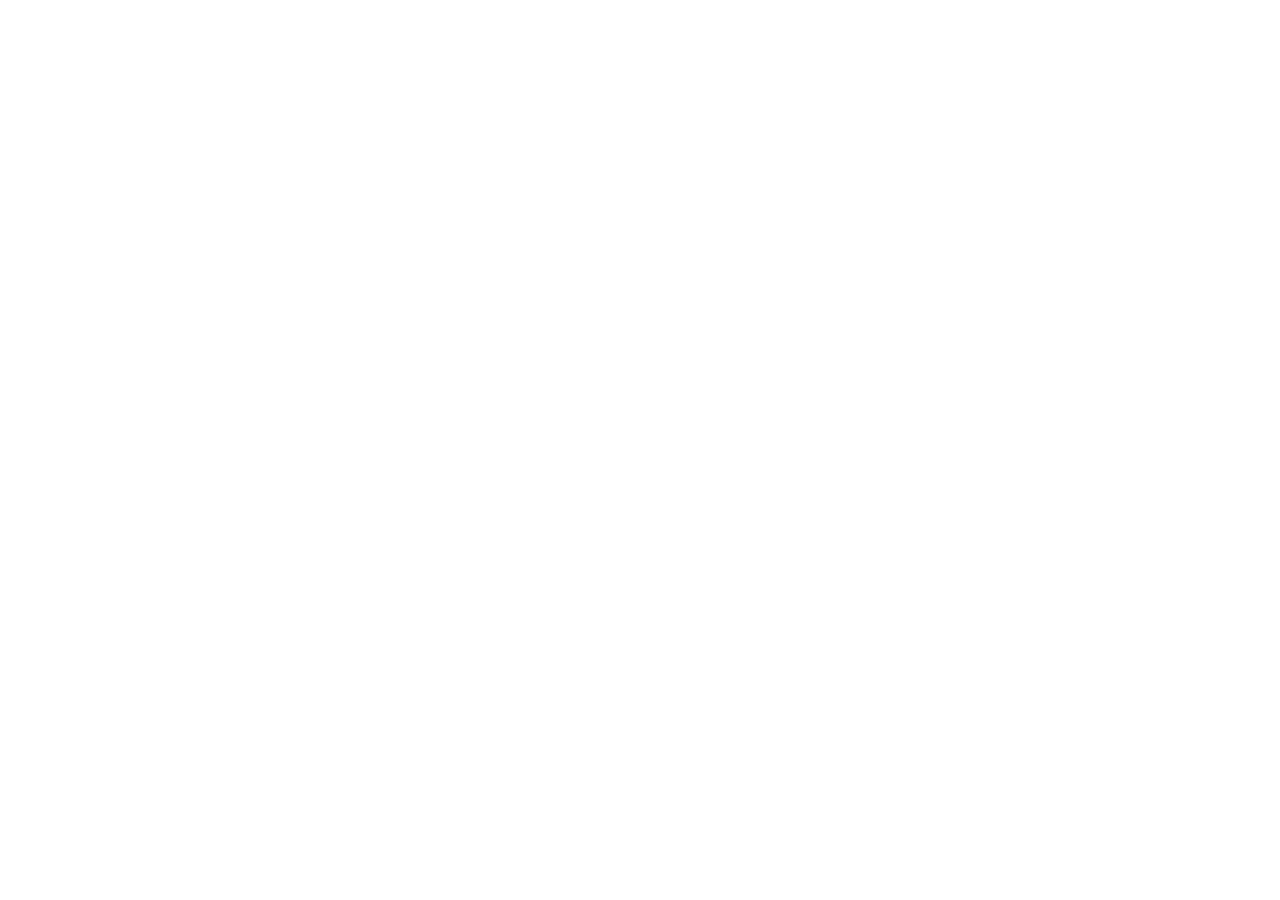
==== commit 048919b5: "chore: add gh-pages redirect to Render deployment Dedicated branch containing only a redirect page, " ====
--- a/index.html
+++ b/index.html
@@ -1,441 +1,14 @@
 <!DOCTYPE html>
 <html lang="en">
-
 <head>
-
-    <meta charset="UTF-8" />
-
-    <meta
-        name="viewport"
-        content="width=device-width, initial-scale=1.0"
-    />
-
-    <title>FinSight AI</title>
-
-    <link
-        rel="stylesheet"
-        href="style.css"
-    />
-    <!-- Google Identity Services -->
-    <script src="https://accounts.google.com/gsi/client" async defer></script>
-
-    <script>
-        // Set theme early to prevent flicker
-        (function() {
-            const savedTheme = localStorage.getItem("theme");
-            if (savedTheme === "dark" || savedTheme === "light") {
-                document.documentElement.setAttribute("data-theme", savedTheme);
-            } else {
-                const prefersDark = window.matchMedia("(prefers-color-scheme: dark)").matches;
-                document.documentElement.setAttribute("data-theme", prefersDark ? "dark" : "light");
-            }
-        })();
-    </script>
-
+  <meta charset="UTF-8">
+  <meta http-equiv="refresh" content="0; url=https://finsight-ai-6l56.onrender.com">
+  <title>FinSight AI</title>
+  <script>
+    window.location.replace("https://finsight-ai-6l56.onrender.com");
+  </script>
 </head>
-
 <body>
-
-    <div class="container">
-
-        <!-- ========================= -->
-        <!-- HEADER -->
-        <!-- ========================= -->
-
-        <div class="header">
-
-            <h1>FinSight AI</h1>
-
-            <p>
-                AI Financial Analysis Platform
-            </p>
-
-            <div class="header-actions">
-                <button id="themeToggle" class="theme-toggle-btn" onclick="toggleTheme()" aria-label="Toggle Theme">
-                    🌙 Dark Mode
-                </button>
-                
-                <div id="userProfile" class="user-profile" style="display: none;">
-                    <img id="userAvatar" class="user-avatar" src="" alt="User Avatar" />
-                    <div class="user-details">
-                        <span id="profileName" class="user-name">-</span>
-                        <span id="profileEmail" class="user-email">-</span>
-                    </div>
-                    <button type="button" class="logout-btn" onclick="logoutUser()">Logout</button>
-                </div>
-            </div>
-
-        </div>
-
-        <!-- ========================= -->
-        <!-- UPLOAD CARD -->
-        <!-- ========================= -->
-
-        <div class="card">
-
-            <div class="upload-section">
-
-                <button type="button" onclick="uploadFile()">
-                    Analyze Financial Report
-                </button>
-
-                <div class="export-dropdown" id="exportContainer" style="display: none;">
-                    <button type="button" class="export-btn" onclick="toggleExportMenu()">Export Report ▾</button>
-                    <div class="export-menu" id="exportMenu">
-                        <button type="button" onclick="exportReport('pdf')">Export as PDF</button>
-                        <button type="button" onclick="exportReport('xlsx')">Export as Excel</button>
-                    </div>
-                </div>
-
-            </div>
-
-            <!-- ========================= -->
-            <!-- FILTERS -->
-            <!-- ========================= -->
-
-            <div class="filters-grid">
-
-                <div class="form-group">
-
-                    <label>
-                        Statement Type
-                    </label>
-
-                    <select id="statementType">
-
-                        <option value="auto_detect">
-                            Auto Detect
-                        </option>
-
-                        <option value="balance_sheet">
-                            Balance Sheet
-                        </option>
-
-                        <option value="trial_balance">
-                            Trial Balance
-                        </option>
-
-                        <option value="profit_and_loss">
-                            Profit & Loss
-                        </option>
-
-                        <option value="income_expense">
-                            Income & Expense
-                        </option>
-
-                    </select>
-
-                </div>
-
-                <div class="form-group">
-
-                    <label>
-                        Current Period Statement
-                    </label>
-
-                    <input type="file" id="currentFile" accept=".xlsx,.xls,.csv" />
-                    <div class="file-name" id="currentFileName">No file chosen</div>
-
-                </div>
-
-                <div class="form-group">
-
-                    <label>
-                        Current From Date
-                    </label>
-
-                    <input
-                        type="date"
-                        id="fromDate"
-                    />
-
-                </div>
-
-                <div class="form-group">
-
-                    <label>
-                        Current To Date
-                    </label>
-
-                    <input
-                        type="date"
-                        id="toDate"
-                    />
-
-                </div>
-
-                <div class="form-group">
-
-                    <label>
-                        Compare with previous period?
-                    </label>
-
-                    <select id="compareMode" onchange="toggleComparisonFields()">
-
-                        <option value="no">
-                            No
-                        </option>
-
-                        <option value="yes">
-                            Yes
-                        </option>
-
-                    </select>
-
-                </div>
-
-                <div class="form-group comparison-field">
-
-                    <label>
-                        Previous Period Statement
-                    </label>
-
-                    <input type="file" id="previousFile" accept=".xlsx,.xls,.csv" />
-                    <div class="file-name" id="previousFileName">No file chosen</div>
-
-                </div>
-
-                <div class="form-group comparison-field">
-
-                    <label>
-                        Previous From Date
-                    </label>
-
-                    <input
-                        type="date"
-                        id="compareFromDate"
-                    />
-
-                </div>
-
-                <div class="form-group comparison-field">
-
-                    <label>
-                        Previous To Date
-                    </label>
-
-                    <input
-                        type="date"
-                        id="compareToDate"
-                    />
-
-                </div>
-
-            </div>
-
-            <!-- ========================= -->
-            <!-- LOADER -->
-            <!-- ========================= -->
-
-            <div
-                id="loader"
-                class="loader"
-            >
-                Analyzing financial report with AI...
-            </div>
-
-        </div>
-
-        <!-- ========================= -->
-        <!-- AI INSIGHTS -->
-        <!-- ========================= -->
-
-        <div class="card">
-
-            <h2>
-                AI Financial Insights
-            </h2>
-
-            <div id="aiInsights">
-
-                Upload a financial report to generate AI insights.
-
-            </div>
-
-        </div>
-
-        <!-- ========================= -->
-        <!-- SUMMARY -->
-        <!-- ========================= -->
-
-        <div class="card">
-
-            <h2>
-                Financial Summary
-            </h2>
-
-            <div
-                id="summaryContent"
-                class="summary-grid"
-            >
-
-            </div>
-
-        </div>
-
-        <!-- ========================= -->
-        <!-- ANALYTICS -->
-        <!-- ========================= -->
-
-        <div class="card" id="analyticsCard" style="display: none;">
-
-            <h2>
-                Financial Analytics
-            </h2>
-
-            <div class="analytics-container">
-                <!-- Liquidity Section -->
-                <div class="analytics-section">
-                    <h3>Liquidity</h3>
-                    <div class="analytics-grid">
-                        <div class="analytics-item">
-                            <h4>Cash & Bank</h4>
-                            <p id="anCashBank">-</p>
-                        </div>
-                        <div class="analytics-item">
-                            <h4>Receivables</h4>
-                            <p id="anReceivables">-</p>
-                        </div>
-                        <div class="analytics-item">
-                            <h4>Payables</h4>
-                            <p id="anPayables">-</p>
-                        </div>
-                        <div class="analytics-item">
-                            <h4>Current Assets</h4>
-                            <p id="anCurrentAssets">-</p>
-                        </div>
-                        <div class="analytics-item">
-                            <h4>Current Liabilities</h4>
-                            <p id="anCurrentLiabilities">-</p>
-                        </div>
-                        <div class="analytics-item">
-                            <h4>Working Capital</h4>
-                            <p id="anWorkingCapital">-</p>
-                        </div>
-                    </div>
-                </div>
-
-                <!-- Asset Structure Section -->
-                <div class="analytics-section">
-                    <h3>Assets & Liabilities</h3>
-                    <div class="analytics-grid">
-                        <div class="analytics-item">
-                            <h4>Fixed Assets</h4>
-                            <p id="anFixedAssets">-</p>
-                        </div>
-                        <div class="analytics-item">
-                            <h4>Investments</h4>
-                            <p id="anInvestments">-</p>
-                        </div>
-                    </div>
-                    <div class="ranking-split-grid">
-                        <div class="ranking-box">
-                            <h4>Largest Assets</h4>
-                            <ul id="anLargestAssets"></ul>
-                        </div>
-                        <div class="ranking-box">
-                            <h4>Largest Liabilities</h4>
-                            <ul id="anLargestLiabilities"></ul>
-                        </div>
-                    </div>
-                </div>
-
-                <!-- Income & Expenses Section -->
-                <div class="analytics-section">
-                    <h3>Income & Expenses</h3>
-                    <div class="ranking-split-grid">
-                        <div class="ranking-box">
-                            <h4>Largest Income Accounts</h4>
-                            <ul id="anTopIncome"></ul>
-                        </div>
-                        <div class="ranking-box">
-                            <h4>Largest Expense Accounts</h4>
-                            <ul id="anTopExpenses"></ul>
-                        </div>
-                    </div>
-                </div>
-            </div>
-
-        </div>
-
-        <!-- ========================= -->
-        <!-- TABLE -->
-        <!-- ========================= -->
-
-        <div class="card">
-
-            <h2>
-                Normalized Financial Data
-            </h2>
-
-            <div class="search-container" id="searchContainer" style="display: none;">
-                <input type="text" id="searchInput" placeholder="Search by account or section..." onkeyup="filterTable()" />
-                <button id="clearSearchBtn" onclick="clearSearch()">Clear</button>
-            </div>
-
-            <table id="comparisonTable">
-
-                <thead>
-
-                    <tr>
-
-                        <th>Account</th>
-
-                        <th>Previous Period</th>
-
-                        <th>Current Period</th>
-
-                        <th>Variance %</th>
-
-                    </tr>
-
-                </thead>
-
-                <tbody>
-
-                </tbody>
-
-            </table>
-
-        </div>
-    <!-- ========================= -->
-    <!-- LOGIN OVERLAY -->
-    <!-- ========================= -->
-    <div id="loginOverlay" class="login-overlay">
-        <div class="login-box">
-            <div class="login-header">
-                <div class="login-logo">
-                    <span class="logo-icon">📊</span>
-                    <span class="logo-text">FinSight AI</span>
-                </div>
-                <p class="login-subtitle">AI-Powered Financial Insights Platform</p>
-            </div>
-            
-            <div class="login-body">
-                <p class="login-instructions">
-                    Please sign in with your NoBroker account to access the dashboard.
-                </p>
-                
-                <div class="google-btn-container">
-                    <div id="googleSignInButton"></div>
-                </div>
-
-                <div id="loginError" class="login-error" style="display: none;">
-                    Access Denied.<br/>
-                    Only NoBroker employees can access FinSight AI.
-                </div>
-            </div>
-            
-            <div class="login-footer">
-                <p>&copy; 2026 NoBroker Technologies Solutions Pvt. Ltd.</p>
-            </div>
-        </div>
-    </div>
-    <script src="js/xlsx.full.min.js"></script>
-    <script src="js/jspdf.umd.min.js"></script>
-    <script src="js/jspdf.plugin.autotable.min.js"></script>
-    <script src="script.js"></script>
-
+  <p>Redirecting to <a href="https://finsight-ai-6l56.onrender.com">FinSight AI</a>...</p>
 </body>
-
 </html>
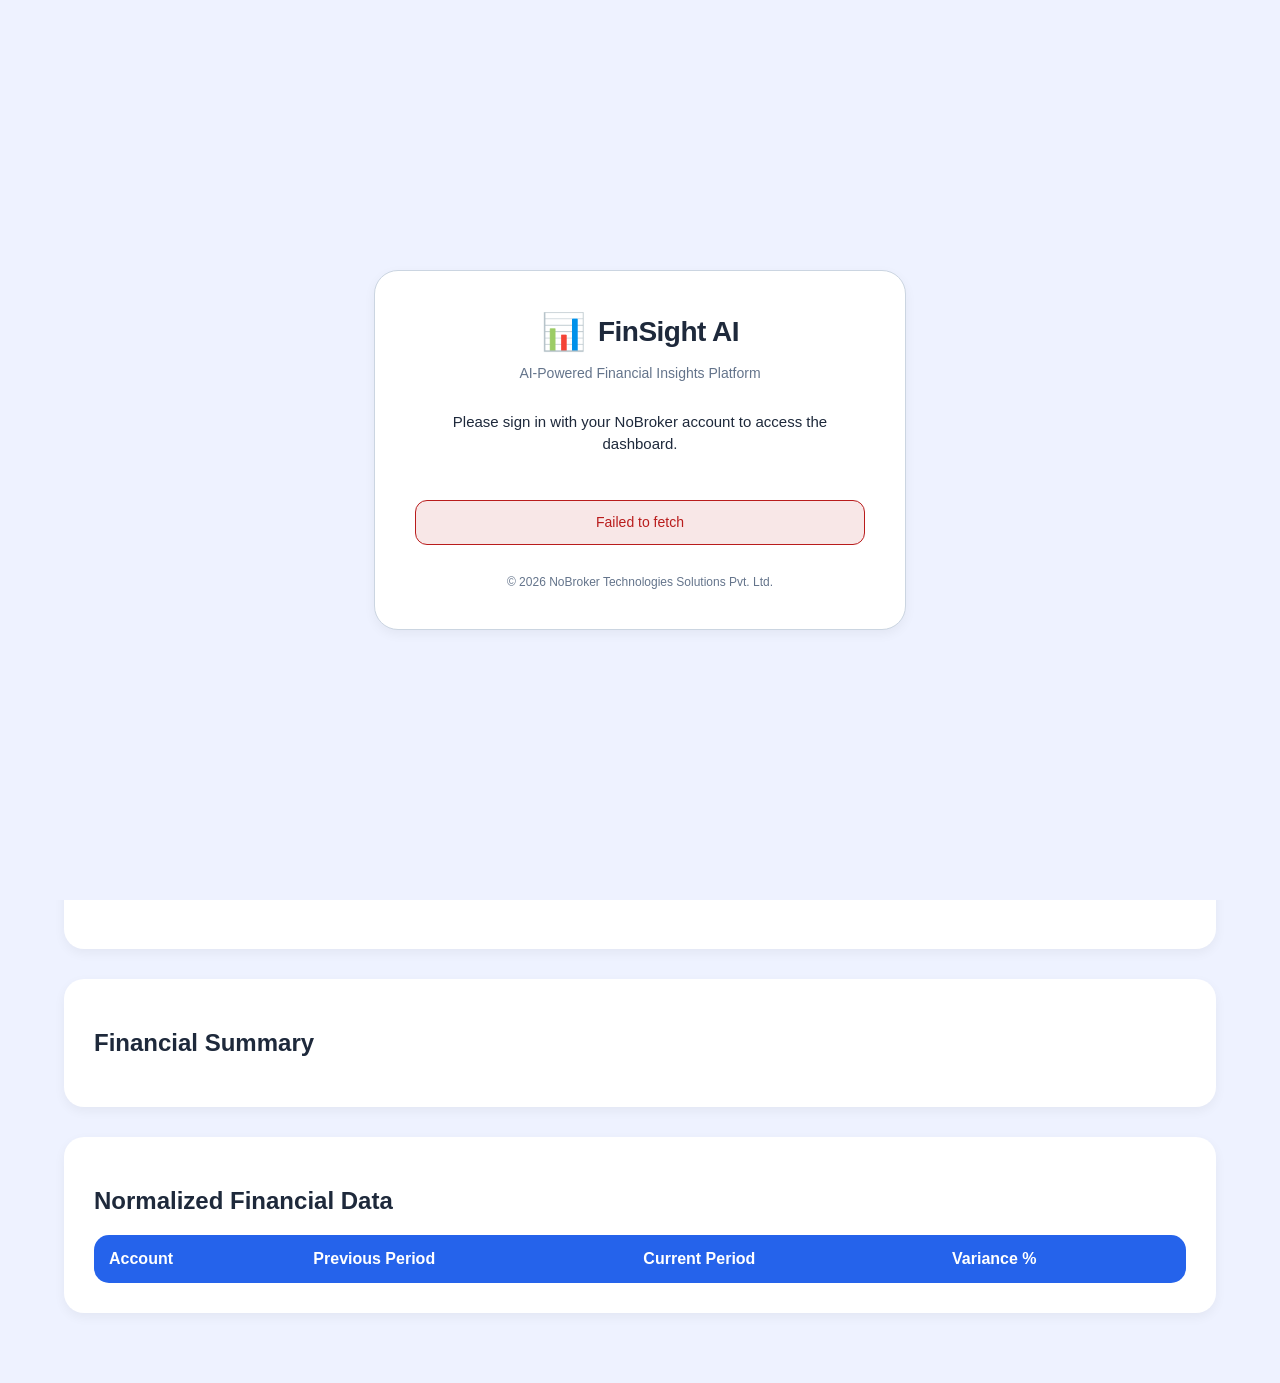
==== commit 4a9830db: "Add comparison analytics calculations" ====
--- a/index.html
+++ b/index.html
@@ -1,14 +1,452 @@
 <!DOCTYPE html>
 <html lang="en">
+
 <head>
-  <meta charset="UTF-8">
-  <meta http-equiv="refresh" content="0; url=https://finsight-ai-6l56.onrender.com">
-  <title>FinSight AI</title>
-  <script>
-    window.location.replace("https://finsight-ai-6l56.onrender.com");
-  </script>
+
+    <meta charset="UTF-8" />
+
+    <meta
+        name="viewport"
+        content="width=device-width, initial-scale=1.0"
+    />
+
+    <title>FinSight AI</title>
+
+    <link
+        rel="stylesheet"
+        href="style.css"
+    />
+    <!-- Google Identity Services -->
+    <script src="https://accounts.google.com/gsi/client" async defer></script>
+
+    <script>
+        // Set theme early to prevent flicker
+        (function() {
+            const savedTheme = localStorage.getItem("theme");
+            if (savedTheme === "dark" || savedTheme === "light") {
+                document.documentElement.setAttribute("data-theme", savedTheme);
+            } else {
+                const prefersDark = window.matchMedia("(prefers-color-scheme: dark)").matches;
+                document.documentElement.setAttribute("data-theme", prefersDark ? "dark" : "light");
+            }
+        })();
+    </script>
+
 </head>
+
 <body>
-  <p>Redirecting to <a href="https://finsight-ai-6l56.onrender.com">FinSight AI</a>...</p>
+
+    <div class="container">
+
+        <!-- ========================= -->
+        <!-- HEADER -->
+        <!-- ========================= -->
+
+        <div class="header">
+
+            <h1>FinSight AI</h1>
+
+            <p>
+                AI Financial Analysis Platform
+            </p>
+
+            <div class="header-actions">
+                <button id="themeToggle" class="theme-toggle-btn" onclick="toggleTheme()" aria-label="Toggle Theme">
+                    🌙 Dark Mode
+                </button>
+                
+                <div id="userProfile" class="user-profile" style="display: none;">
+                    <img id="userAvatar" class="user-avatar" src="" alt="User Avatar" />
+                    <div class="user-details">
+                        <span id="profileName" class="user-name">-</span>
+                        <span id="profileEmail" class="user-email">-</span>
+                    </div>
+                    <button type="button" class="logout-btn" onclick="logoutUser()">Logout</button>
+                </div>
+            </div>
+
+        </div>
+
+        <!-- ========================= -->
+        <!-- UPLOAD CARD -->
+        <!-- ========================= -->
+
+        <div class="card">
+
+            <div class="upload-section">
+
+                <button type="button" onclick="uploadFile()">
+                    Analyze Financial Report
+                </button>
+
+                <div class="export-dropdown" id="exportContainer" style="display: none;">
+                    <button type="button" class="export-btn" onclick="toggleExportMenu()">Export Report ▾</button>
+                    <div class="export-menu" id="exportMenu">
+                        <button type="button" onclick="exportReport('pdf')">Export as PDF</button>
+                        <button type="button" onclick="exportReport('xlsx')">Export as Excel</button>
+                    </div>
+                </div>
+
+            </div>
+
+            <!-- ========================= -->
+            <!-- FILTERS -->
+            <!-- ========================= -->
+
+            <div class="filters-grid">
+
+                <div class="form-group">
+
+                    <label>
+                        Statement Type
+                    </label>
+
+                    <select id="statementType">
+
+                        <option value="auto_detect">
+                            Auto Detect
+                        </option>
+
+                        <option value="balance_sheet">
+                            Balance Sheet
+                        </option>
+
+                        <option value="trial_balance">
+                            Trial Balance
+                        </option>
+
+                        <option value="profit_and_loss">
+                            Profit & Loss
+                        </option>
+
+                        <option value="income_expense">
+                            Income & Expense
+                        </option>
+
+                    </select>
+
+                </div>
+
+                <div class="form-group">
+
+                    <label>
+                        Current Period Statement
+                    </label>
+
+                    <input type="file" id="currentFile" accept=".xlsx,.xls,.csv" />
+                    <div class="file-name" id="currentFileName">No file chosen</div>
+
+                </div>
+
+                <div class="form-group">
+
+                    <label>
+                        Current From Date
+                    </label>
+
+                    <input
+                        type="date"
+                        id="fromDate"
+                    />
+
+                </div>
+
+                <div class="form-group">
+
+                    <label>
+                        Current To Date
+                    </label>
+
+                    <input
+                        type="date"
+                        id="toDate"
+                    />
+
+                </div>
+
+                <div class="form-group">
+
+                    <label>
+                        Compare with previous period?
+                    </label>
+
+                    <select id="compareMode" onchange="toggleComparisonFields()">
+
+                        <option value="no">
+                            No
+                        </option>
+
+                        <option value="yes">
+                            Yes
+                        </option>
+
+                    </select>
+
+                </div>
+
+                <div class="form-group comparison-field">
+
+                    <label>
+                        Previous Period Statement
+                    </label>
+
+                    <input type="file" id="previousFile" accept=".xlsx,.xls,.csv" />
+                    <div class="file-name" id="previousFileName">No file chosen</div>
+
+                </div>
+
+                <div class="form-group comparison-field">
+
+                    <label>
+                        Previous From Date
+                    </label>
+
+                    <input
+                        type="date"
+                        id="compareFromDate"
+                    />
+
+                </div>
+
+                <div class="form-group comparison-field">
+
+                    <label>
+                        Previous To Date
+                    </label>
+
+                    <input
+                        type="date"
+                        id="compareToDate"
+                    />
+
+                </div>
+
+            </div>
+
+            <!-- ========================= -->
+            <!-- LOADER -->
+            <!-- ========================= -->
+
+            <div
+                id="loader"
+                class="loader"
+            >
+                Analyzing financial report with AI...
+            </div>
+
+        </div>
+
+        <!-- ========================= -->
+        <!-- AI INSIGHTS -->
+        <!-- ========================= -->
+
+        <div class="card">
+
+            <h2>
+                AI Financial Insights
+            </h2>
+
+            <div id="aiInsights">
+
+                Upload a financial report to generate AI insights.
+
+            </div>
+
+        </div>
+
+        <!-- ========================= -->
+        <!-- SUMMARY -->
+        <!-- ========================= -->
+
+        <div class="card">
+
+            <h2>
+                Financial Summary
+            </h2>
+
+            <div
+                id="summaryContent"
+                class="summary-grid"
+            >
+
+            </div>
+
+        </div>
+
+        <!-- ========================= -->
+        <!-- ANALYTICS -->
+        <!-- ========================= -->
+
+        <div class="card" id="analyticsCard" style="display: none;">
+
+            <h2>
+                Financial Analytics
+            </h2>
+
+            <div class="analytics-container">
+                <!-- Liquidity Section -->
+                <div class="analytics-section">
+                    <h3>Liquidity</h3>
+                    <div class="analytics-grid">
+                        <div class="analytics-item" data-analytics-metric="cash_and_bank" data-analytics-label="Cash & Bank" role="button" tabindex="0" title="View calculation">
+                            <h4>Cash & Bank</h4>
+                            <p id="anCashBank">-</p>
+                        </div>
+                        <div class="analytics-item" data-analytics-metric="receivables" data-analytics-label="Receivables" role="button" tabindex="0" title="View calculation">
+                            <h4>Receivables</h4>
+                            <p id="anReceivables">-</p>
+                        </div>
+                        <div class="analytics-item" data-analytics-metric="payables" data-analytics-label="Payables" role="button" tabindex="0" title="View calculation">
+                            <h4>Payables</h4>
+                            <p id="anPayables">-</p>
+                        </div>
+                        <div class="analytics-item" data-analytics-metric="current_assets" data-analytics-label="Current Assets" role="button" tabindex="0" title="View calculation">
+                            <h4>Current Assets</h4>
+                            <p id="anCurrentAssets">-</p>
+                        </div>
+                        <div class="analytics-item" data-analytics-metric="current_liabilities" data-analytics-label="Current Liabilities" role="button" tabindex="0" title="View calculation">
+                            <h4>Current Liabilities</h4>
+                            <p id="anCurrentLiabilities">-</p>
+                        </div>
+                        <div class="analytics-item" data-analytics-metric="working_capital" data-analytics-label="Working Capital" role="button" tabindex="0" title="View calculation">
+                            <h4>Working Capital</h4>
+                            <p id="anWorkingCapital">-</p>
+                        </div>
+                    </div>
+                </div>
+
+                <!-- Asset Structure Section -->
+                <div class="analytics-section">
+                    <h3>Assets & Liabilities</h3>
+                    <div class="analytics-grid">
+                        <div class="analytics-item" data-analytics-metric="fixed_assets" data-analytics-label="Fixed Assets" role="button" tabindex="0" title="View calculation">
+                            <h4>Fixed Assets</h4>
+                            <p id="anFixedAssets">-</p>
+                        </div>
+                        <div class="analytics-item" data-analytics-metric="investments" data-analytics-label="Investments" role="button" tabindex="0" title="View calculation">
+                            <h4>Investments</h4>
+                            <p id="anInvestments">-</p>
+                        </div>
+                    </div>
+                    <div class="ranking-split-grid">
+                        <div class="ranking-box">
+                            <h4>Largest Assets</h4>
+                            <ul id="anLargestAssets"></ul>
+                        </div>
+                        <div class="ranking-box">
+                            <h4>Largest Liabilities</h4>
+                            <ul id="anLargestLiabilities"></ul>
+                        </div>
+                    </div>
+                </div>
+
+                <!-- Income & Expenses Section -->
+                <div class="analytics-section">
+                    <h3>Income & Expenses</h3>
+                    <div class="ranking-split-grid">
+                        <div class="ranking-box">
+                            <h4>Largest Income Accounts</h4>
+                            <ul id="anTopIncome"></ul>
+                        </div>
+                        <div class="ranking-box">
+                            <h4>Largest Expense Accounts</h4>
+                            <ul id="anTopExpenses"></ul>
+                        </div>
+                    </div>
+                </div>
+            </div>
+
+        </div>
+
+        <!-- ========================= -->
+        <!-- TABLE -->
+        <!-- ========================= -->
+
+        <div class="card">
+
+            <h2>
+                Normalized Financial Data
+            </h2>
+
+            <div class="search-container" id="searchContainer" style="display: none;">
+                <input type="text" id="searchInput" placeholder="Search by account or section..." onkeyup="filterTable()" />
+                <button id="clearSearchBtn" onclick="clearSearch()">Clear</button>
+            </div>
+
+            <table id="comparisonTable">
+
+                <thead>
+
+                    <tr>
+
+                        <th>Account</th>
+
+                        <th>Previous Period</th>
+
+                        <th>Current Period</th>
+
+                        <th>Variance %</th>
+
+                    </tr>
+
+                </thead>
+
+                <tbody>
+
+                </tbody>
+
+            </table>
+
+        </div>
+    <!-- ========================= -->
+    <!-- CALCULATION MODAL -->
+    <!-- ========================= -->
+    <div id="calculationModal" class="calculation-modal" style="display: none;" aria-hidden="true">
+        <div class="calculation-dialog" role="dialog" aria-modal="true" aria-labelledby="calculationTitle">
+            <button type="button" class="calculation-close" id="calculationClose" aria-label="Close calculation">&times;</button>
+            <h2 id="calculationTitle">Calculation</h2>
+            <div id="calculationBody" class="calculation-body"></div>
+        </div>
+    </div>
+
+    <!-- ========================= -->
+    <!-- LOGIN OVERLAY -->
+    <!-- ========================= -->
+    <div id="loginOverlay" class="login-overlay">
+        <div class="login-box">
+            <div class="login-header">
+                <div class="login-logo">
+                    <span class="logo-icon">📊</span>
+                    <span class="logo-text">FinSight AI</span>
+                </div>
+                <p class="login-subtitle">AI-Powered Financial Insights Platform</p>
+            </div>
+            
+            <div class="login-body">
+                <p class="login-instructions">
+                    Please sign in with your NoBroker account to access the dashboard.
+                </p>
+                
+                <div class="google-btn-container">
+                    <div id="googleSignInButton"></div>
+                </div>
+
+                <div id="loginError" class="login-error" style="display: none;">
+                    Access Denied.<br/>
+                    Only NoBroker employees can access FinSight AI.
+                </div>
+            </div>
+            
+            <div class="login-footer">
+                <p>&copy; 2026 NoBroker Technologies Solutions Pvt. Ltd.</p>
+            </div>
+        </div>
+    </div>
+    <script src="js/xlsx.full.min.js"></script>
+    <script src="js/jspdf.umd.min.js"></script>
+    <script src="js/jspdf.plugin.autotable.min.js"></script>
+    <script src="script.js"></script>
+
 </body>
+
 </html>
--- a/style.css
+++ b/style.css
@@ -0,0 +1,805 @@
+:root {
+    --bg-color: #eef2ff;
+    --text-color: #1e293b;
+    --card-bg: white;
+    --card-shadow: 0 4px 12px rgba(0,0,0,0.05);
+    --border-color: #cbd5e1;
+    --summary-item-bg: #f8fafc;
+    --summary-text-muted: #64748b;
+    --table-header-bg: #2563eb;
+    --table-even-row-bg: #f8fafc;
+    --primary-btn-bg: #4f46e5;
+    --primary-btn-hover: #4338ca;
+    --positive-color: #15803d;
+    --negative-color: #b91c1c;
+    --export-btn-bg: #10b981;
+    --export-btn-hover: #059669;
+    --loader-color: #2563eb;
+}
+
+[data-theme="dark"] {
+    --bg-color: #111827;
+    --text-color: #f9fafb;
+    --card-bg: #1f2937;
+    --card-shadow: 0 4px 12px rgba(0,0,0,0.3);
+    --border-color: #374151;
+    --summary-item-bg: #374151;
+    --summary-text-muted: #9ca3af;
+    --table-header-bg: #3b82f6;
+    --table-even-row-bg: #1f2937;
+    --primary-btn-bg: #6366f1;
+    --primary-btn-hover: #4f46e5;
+    --positive-color: #4ade80;
+    --negative-color: #f87171;
+    --export-btn-bg: #059669;
+    --export-btn-hover: #047857;
+    --loader-color: #3b82f6;
+}
+
+body, .card, .summary-item, table, th, td, input, select, button, .analytics-section, .analytics-item, .ranking-box, .export-menu, .export-menu button, .theme-toggle-btn, .file-name {
+    transition: background-color .25s, color .25s, border-color .25s;
+}
+
+body {
+
+    margin: 0;
+    padding: 0;
+
+    font-family: Arial, sans-serif;
+
+    background: var(--bg-color);
+
+    color: var(--text-color);
+}
+
+.container {
+
+    width: 90%;
+    max-width: 1200px;
+
+    margin: auto;
+    padding: 40px 0;
+}
+
+.header {
+
+    text-align: center;
+    margin-bottom: 40px;
+}
+
+.header h1 {
+
+    font-size: 70px;
+    margin-bottom: 10px;
+}
+
+.header p {
+
+    font-size: 20px;
+    color: var(--summary-text-muted);
+}
+
+.theme-toggle-btn {
+    background: var(--card-bg);
+    color: var(--text-color);
+    border: 1px solid var(--border-color);
+    padding: 10px 20px;
+    border-radius: 10px;
+    font-size: 15px;
+    font-weight: bold;
+    cursor: pointer;
+    margin-top: 15px;
+    box-shadow: var(--card-shadow);
+    transition: transform 0.2s, background-color 0.25s, color 0.25s;
+}
+
+.theme-toggle-btn:hover {
+    transform: scale(1.05);
+}
+
+.card {
+
+    background: var(--card-bg);
+
+    border-radius: 20px;
+
+    padding: 30px;
+
+    margin-bottom: 30px;
+
+    box-shadow: var(--card-shadow);
+}
+
+.upload-section {
+
+    display: flex;
+
+    gap: 20px;
+
+    align-items: center;
+
+    flex-wrap: wrap;
+
+    margin-bottom: 30px;
+}
+
+.upload-section input[type="file"] {
+
+    font-size: 16px;
+}
+
+.upload-section button {
+
+    background: var(--primary-btn-bg);
+
+    color: white;
+
+    border: none;
+
+    padding: 16px 28px;
+
+    border-radius: 12px;
+
+    font-size: 16px;
+
+    cursor: pointer;
+
+    transition: 0.3s;
+}
+
+.upload-section button:hover {
+
+    background: var(--primary-btn-hover);
+}
+
+.filters-grid {
+    display: grid;
+    grid-template-columns: 1fr;
+    gap: 20px;
+}
+
+@media (min-width: 769px) {
+    .filters-grid {
+        grid-template-columns: repeat(4, 1fr);
+    }
+}
+
+.form-group {
+
+    display: flex;
+
+    flex-direction: column;
+}
+
+.form-group label {
+
+    margin-bottom: 8px;
+
+    font-weight: bold;
+}
+
+.form-group select,
+.form-group input {
+
+    padding: 12px;
+
+    border-radius: 10px;
+
+    border: 1px solid var(--border-color);
+
+    font-size: 15px;
+    background: var(--card-bg);
+    color: var(--text-color);
+}
+
+.comparison-field {
+
+    display: none;
+}
+
+.loader {
+    margin-top: 25px;
+    font-size: 18px;
+    color: var(--loader-color);
+    font-weight: bold;
+    display: none;
+}
+
+.summary-grid {
+
+    display: grid;
+
+    grid-template-columns: repeat(
+        auto-fit,
+        minmax(180px, 1fr)
+    );
+
+    gap: 20px;
+
+    margin-top: 20px;
+}
+
+.summary-item {
+
+    background: var(--summary-item-bg);
+
+    border-radius: 15px;
+
+    padding: 20px;
+
+    text-align: center;
+    border: 1px solid var(--border-color);
+}
+
+.summary-item h3 {
+
+    margin-bottom: 10px;
+
+    color: var(--summary-text-muted);
+}
+
+.summary-item p {
+
+    font-size: 24px;
+
+    font-weight: bold;
+}
+
+#aiInsights ul {
+
+    margin: 0;
+
+    padding-left: 22px;
+}
+
+table {
+
+    width: 100%;
+
+    border-collapse: collapse;
+
+    margin-top: 20px;
+
+    overflow: hidden;
+
+    border-radius: 15px;
+}
+
+thead {
+
+    background: var(--table-header-bg);
+
+    color: white;
+}
+
+th,
+td {
+
+    padding: 15px;
+
+    text-align: left;
+}
+
+tbody tr:nth-child(even) {
+
+    background: var(--table-even-row-bg);
+}
+
+.positive {
+    color: var(--positive-color);
+    font-weight: bold;
+}
+
+.negative {
+    color: var(--negative-color);
+    font-weight: bold;
+}
+
+#aiInsights {
+
+    margin-top: 20px;
+
+    line-height: 1.8;
+
+    white-space: pre-wrap;
+}
+
+.analytics-container {
+    display: flex;
+    flex-direction: column;
+    gap: 30px;
+    margin-top: 20px;
+}
+
+.analytics-section {
+    border: 1px solid var(--border-color);
+    border-radius: 15px;
+    padding: 20px;
+    background: var(--summary-item-bg);
+}
+
+.analytics-section h3 {
+    margin-top: 0;
+    margin-bottom: 15px;
+    font-size: 18px;
+    color: var(--table-header-bg);
+    border-bottom: 2px solid var(--border-color);
+    padding-bottom: 8px;
+}
+
+.analytics-grid {
+    display: grid;
+    grid-template-columns: repeat(auto-fit, minmax(180px, 1fr));
+    gap: 15px;
+}
+
+.analytics-item {
+    background: var(--card-bg);
+    border-radius: 10px;
+    padding: 15px;
+    text-align: center;
+    border: 1px solid var(--border-color);
+}
+
+.analytics-item.is-clickable {
+    cursor: pointer;
+    transition: transform 0.15s ease, border-color 0.15s ease, box-shadow 0.15s ease;
+}
+
+.analytics-item.is-clickable:hover,
+.analytics-item.is-clickable:focus {
+    transform: translateY(-1px);
+    border-color: var(--primary-btn-bg);
+    box-shadow: 0 0 0 2px color-mix(in srgb, var(--primary-btn-bg) 25%, transparent);
+    outline: none;
+}
+
+.analytics-item h4 {
+    margin: 0 0 8px 0;
+    font-size: 14px;
+    color: var(--summary-text-muted);
+}
+
+.analytics-item p {
+    margin: 0;
+    font-size: 20px;
+    font-weight: bold;
+}
+
+.metric-current {
+    display: block;
+}
+
+.analytics-trend {
+    display: block;
+    margin-top: 4px;
+    font-size: 12px;
+    font-weight: 600;
+    color: var(--summary-text-muted);
+}
+
+.analytics-trend.positive {
+    color: var(--positive-color);
+}
+
+.analytics-trend.negative {
+    color: var(--negative-color);
+}
+
+.modal-open {
+    overflow: hidden;
+}
+
+.calculation-modal {
+    position: fixed;
+    inset: 0;
+    z-index: 1000;
+    align-items: center;
+    justify-content: center;
+    padding: 24px;
+    background: rgba(15, 23, 42, 0.72);
+}
+
+.calculation-dialog {
+    position: relative;
+    width: min(920px, 100%);
+    max-height: min(82vh, 760px);
+    overflow: auto;
+    background: var(--card-bg);
+    color: var(--text-color);
+    border: 1px solid var(--border-color);
+    border-radius: 12px;
+    padding: 24px;
+    box-shadow: var(--card-shadow);
+}
+
+.calculation-close {
+    position: absolute;
+    top: 14px;
+    right: 16px;
+    width: 34px;
+    height: 34px;
+    border-radius: 50%;
+    border: 1px solid var(--border-color);
+    background: var(--summary-item-bg);
+    color: var(--text-color);
+    font-size: 24px;
+    line-height: 1;
+    cursor: pointer;
+}
+
+.calculation-body {
+    display: grid;
+    gap: 18px;
+    margin-top: 16px;
+}
+
+.calculation-section {
+    border: 1px solid var(--border-color);
+    border-radius: 10px;
+    padding: 16px;
+    background: var(--summary-item-bg);
+}
+
+.calculation-section h3 {
+    margin: 0 0 10px;
+    color: var(--table-header-bg);
+    font-size: 18px;
+}
+
+.calculation-formula,
+.calculation-result,
+.calculation-equation {
+    margin: 8px 0;
+    font-size: 14px;
+}
+
+.calculation-table {
+    width: 100%;
+    margin-top: 12px;
+    font-size: 13px;
+}
+
+.calculation-table th,
+.calculation-table td {
+    vertical-align: top;
+}
+
+.ranking-split-grid {
+    display: grid;
+    grid-template-columns: repeat(auto-fit, minmax(280px, 1fr));
+    gap: 20px;
+    margin-top: 15px;
+}
+
+.ranking-box {
+    background: var(--card-bg);
+    border-radius: 10px;
+    padding: 15px;
+    border: 1px solid var(--border-color);
+}
+
+.ranking-box h4 {
+    margin: 0 0 10px 0;
+    font-size: 15px;
+    color: var(--text-color);
+    border-bottom: 1px solid var(--border-color);
+    padding-bottom: 5px;
+}
+
+.ranking-box ul {
+    margin: 0;
+    padding-left: 20px;
+    font-size: 14px;
+    line-height: 1.6;
+}
+
+.export-dropdown {
+    position: relative;
+    display: inline-block;
+}
+
+.export-btn {
+    background: var(--export-btn-bg) !important;
+}
+
+.export-btn:hover {
+    background: var(--export-btn-hover) !important;
+}
+
+.export-menu {
+    display: none;
+    position: absolute;
+    top: 100%;
+    left: 0;
+    background: var(--card-bg);
+    min-width: 160px;
+    box-shadow: var(--card-shadow);
+    border: 1px solid var(--border-color);
+    border-radius: 8px;
+    z-index: 100;
+    margin-top: 5px;
+    overflow: hidden;
+}
+
+.export-menu button {
+    background: transparent !important;
+    color: var(--text-color) !important;
+    border: none !important;
+    padding: 12px 16px !important;
+    width: 100% !important;
+    text-align: left !important;
+    cursor: pointer !important;
+    font-size: 14px !important;
+    transition: background 0.2s !important;
+    border-radius: 0 !important;
+}
+
+.export-menu button:hover {
+    background: var(--summary-item-bg) !important;
+}
+
+@media (max-width: 768px) {
+
+    .header h1 {
+
+        font-size: 45px;
+    }
+
+    .upload-section {
+
+        flex-direction: column;
+
+        align-items: stretch;
+    }
+
+    .upload-section button {
+
+        width: 100%;
+    }
+}
+
+/* File Upload styling to hide default input text and display custom filename */
+input[type="file"] {
+    color: transparent;
+}
+
+input[type="file"]::file-selector-button {
+    background: var(--primary-btn-bg);
+    color: white;
+    border: none;
+    padding: 8px 12px;
+    border-radius: 8px;
+    cursor: pointer;
+    font-size: 14px;
+    font-weight: bold;
+    transition: background-color 0.25s;
+}
+
+input[type="file"]::file-selector-button:hover {
+    background: var(--primary-btn-hover);
+}
+
+.file-name {
+    display: block;
+    max-width: 100%;
+    overflow: hidden;
+    text-overflow: ellipsis;
+    white-space: nowrap;
+    font-size: 14px;
+    color: var(--text-color);
+    margin-top: 6px;
+}
+
+/* Search Box Styling */
+.search-container {
+    display: flex;
+    gap: 10px;
+    align-items: center;
+    margin-bottom: 20px;
+    flex-wrap: wrap;
+}
+
+#searchInput {
+    padding: 12px;
+    border-radius: 10px;
+    border: 1px solid var(--border-color);
+    width: 100%;
+    max-width: 300px;
+    font-size: 15px;
+    background: var(--card-bg);
+    color: var(--text-color);
+}
+
+#clearSearchBtn {
+    padding: 12px 20px;
+    border-radius: 10px;
+    border: none;
+    background: var(--negative-color);
+    color: white;
+    cursor: pointer;
+    font-size: 15px;
+    font-weight: bold;
+    display: none;
+    transition: background-color 0.2s;
+}
+
+#clearSearchBtn:hover {
+    filter: brightness(0.9);
+}
+
+/* Login Overlay Styling */
+.login-overlay {
+    position: fixed;
+    top: 0;
+    left: 0;
+    width: 100%;
+    height: 100%;
+    background: var(--bg-color);
+    display: flex;
+    align-items: center;
+    justify-content: center;
+    z-index: 10000;
+    padding: 20px;
+    box-sizing: border-box;
+}
+
+.login-box {
+    background: var(--card-bg);
+    border-radius: 24px;
+    box-shadow: var(--card-shadow);
+    border: 1px solid var(--border-color);
+    padding: 40px;
+    max-width: 450px;
+    width: 100%;
+    text-align: center;
+    animation: fadeIn 0.4s ease-out;
+}
+
+@keyframes fadeIn {
+    from { opacity: 0; transform: translateY(-20px); }
+    to { opacity: 1; transform: translateY(0); }
+}
+
+.login-header {
+    margin-bottom: 30px;
+}
+
+.login-logo {
+    display: flex;
+    align-items: center;
+    justify-content: center;
+    gap: 12px;
+    margin-bottom: 12px;
+}
+
+.logo-icon {
+    font-size: 36px;
+}
+
+.logo-text {
+    font-size: 28px;
+    font-weight: 800;
+    letter-spacing: -0.5px;
+    color: var(--text-color);
+}
+
+.login-subtitle {
+    font-size: 14px;
+    color: var(--summary-text-muted);
+    margin: 0;
+}
+
+.login-body {
+    margin-bottom: 30px;
+}
+
+.login-instructions {
+    font-size: 15px;
+    line-height: 1.5;
+    color: var(--text-color);
+    margin-bottom: 24px;
+}
+
+.google-btn-container {
+    display: flex;
+    justify-content: center;
+    margin-top: 15px;
+    margin-bottom: 15px;
+}
+
+.login-error {
+    background: rgba(185, 28, 28, 0.1);
+    border: 1px solid var(--negative-color);
+    color: var(--negative-color);
+    border-radius: 12px;
+    padding: 12px;
+    font-size: 14px;
+    margin-top: 20px;
+    font-weight: 500;
+    line-height: 1.4;
+    white-space: pre-line;
+}
+
+.login-footer {
+    font-size: 12px;
+    color: var(--summary-text-muted);
+}
+
+.login-footer p {
+    margin: 0;
+}
+
+/* User Info Header Block */
+.user-profile {
+    display: flex;
+    align-items: center;
+    gap: 12px;
+    background: var(--card-bg);
+    border: 1px solid var(--border-color);
+    padding: 6px 12px;
+    border-radius: 50px;
+    box-shadow: var(--card-shadow);
+}
+
+.user-avatar {
+    width: 32px;
+    height: 32px;
+    border-radius: 50%;
+    object-fit: cover;
+    border: 2px solid var(--primary-btn-bg);
+}
+
+.user-details {
+    display: flex;
+    flex-direction: column;
+    align-items: flex-start;
+}
+
+.user-name {
+    font-size: 13px;
+    font-weight: bold;
+    color: var(--text-color);
+    line-height: 1.2;
+}
+
+.user-email {
+    font-size: 11px;
+    color: var(--summary-text-muted);
+    line-height: 1.2;
+}
+
+.logout-btn {
+    background: transparent;
+    color: var(--negative-color);
+    border: 1px solid var(--negative-color);
+    padding: 6px 12px;
+    border-radius: 20px;
+    font-size: 12px;
+    font-weight: bold;
+    cursor: pointer;
+    transition: all 0.2s;
+    margin: 0;
+}
+
+.logout-btn:hover {
+    background: var(--negative-color);
+    color: white;
+}
+
+/* Flex align theme toggle and user profile */
+.header-actions {
+    display: flex;
+    justify-content: center;
+    align-items: center;
+    gap: 15px;
+    margin-top: 15px;
+    flex-wrap: wrap;
+}
+
+/* Override toggle button margin if inside header-actions */
+.header-actions .theme-toggle-btn {
+    margin-top: 0;
+}
+
+
